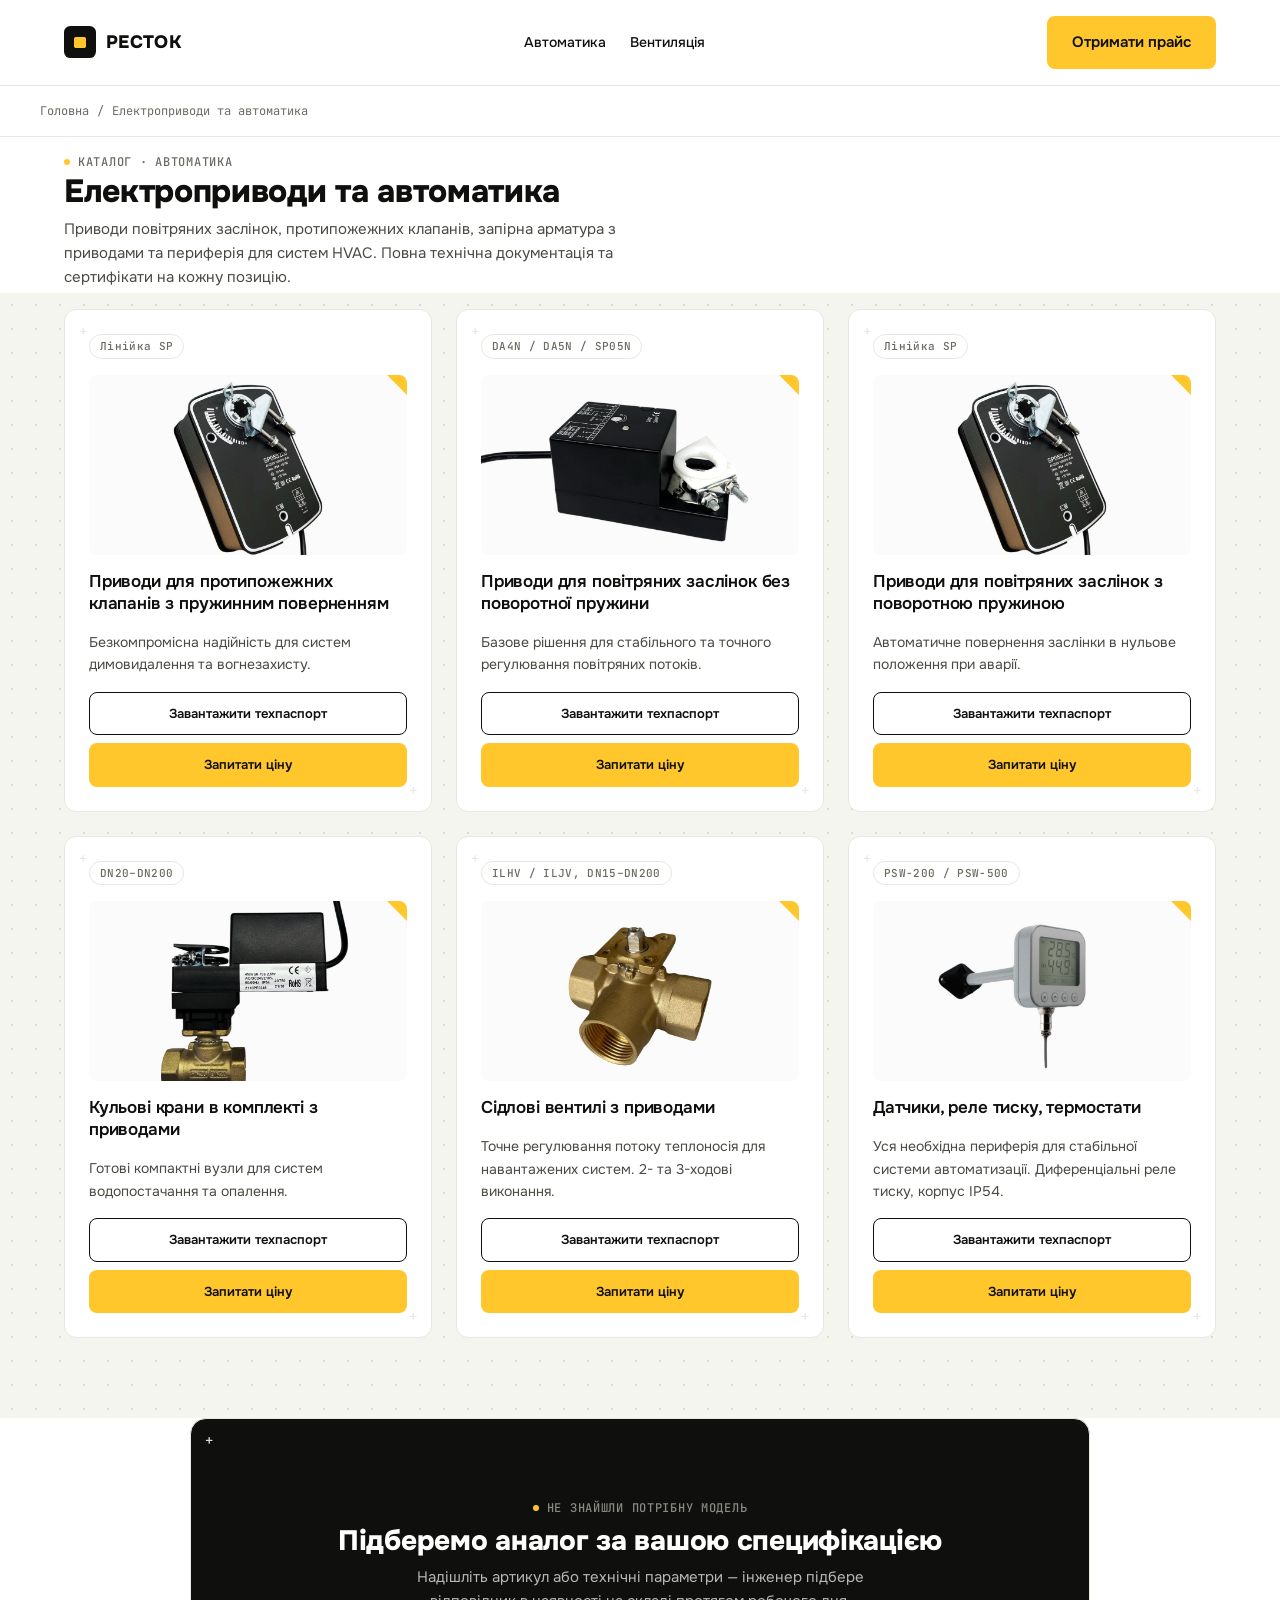
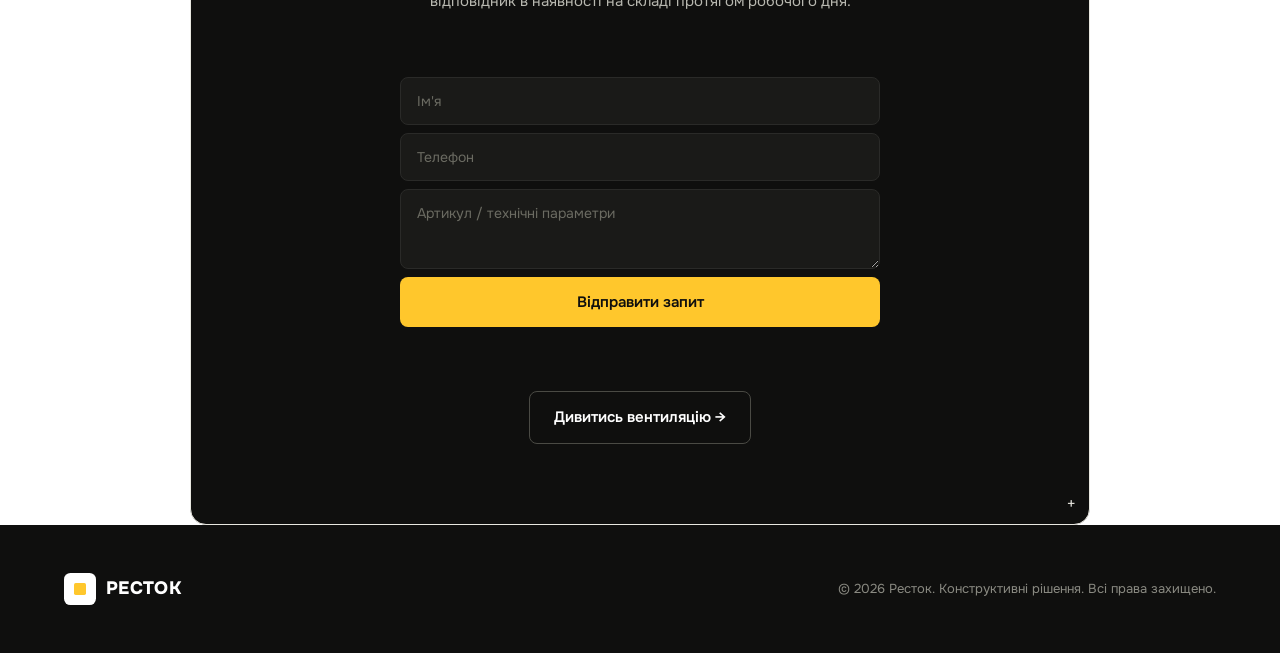
==== actuators.html @ 3afa46b2 "Додати фото товарів на сторінки каталогу" ====
<!DOCTYPE html>
<html lang="uk">
<head>
<meta charset="UTF-8">
<meta name="viewport" content="width=device-width, initial-scale=1.0">
<title>Електроприводи та автоматика — Ресток</title>
<meta name="description" content="Каталог електроприводів HVAC: приводи повітряних заслінок, протипожежних клапанів, кульові крани та сідлові вентилі з приводами, датчики тиску. Складська наявність в Україні.">
<link rel="canonical" href="https://restok.ua/actuators.html">

<meta property="og:type" content="website">
<meta property="og:site_name" content="Ресток">
<meta property="og:title" content="Електроприводи та автоматика — Ресток">
<meta property="og:description" content="Каталог електроприводів HVAC: заслінки, протипожежні клапани, кульові крани, сідлові вентилі, датчики тиску.">
<meta property="og:url" content="https://restok.ua/actuators.html">
<meta property="og:locale" content="uk_UA">
<meta property="og:image" content="https://restok.ua/og-image.jpg">

<meta name="twitter:card" content="summary_large_image">
<meta name="twitter:title" content="Електроприводи та автоматика — Ресток">
<meta name="twitter:description" content="Каталог електроприводів HVAC: заслінки, протипожежні клапани, кульові крани, сідлові вентилі, датчики тиску.">
<meta name="twitter:image" content="https://restok.ua/og-image.jpg">

<link rel="preconnect" href="https://fonts.googleapis.com">
<link rel="preconnect" href="https://fonts.gstatic.com" crossorigin>
<link href="https://fonts.googleapis.com/css2?family=Onest:wght@400;500;600;800&family=JetBrains+Mono:wght@500&display=swap" rel="stylesheet">
<link rel="stylesheet" href="style.css">

<!-- JSON-LD: BreadcrumbList -->
<script type="application/ld+json">
{
  "@context": "https://schema.org",
  "@type": "BreadcrumbList",
  "itemListElement": [
    { "@type": "ListItem", "position": 1, "name": "Головна", "item": "https://restok.ua/" },
    { "@type": "ListItem", "position": 2, "name": "Електроприводи та автоматика", "item": "https://restok.ua/actuators.html" }
  ]
}
</script>

<!-- JSON-LD: Product — по одній позиції на кожну категорію каталогу -->
<script type="application/ld+json">
{
  "@context": "https://schema.org",
  "@type": "ItemList",
  "itemListElement": [
    {
      "@type": "ListItem", "position": 1,
      "item": {
        "@type": "Product",
        "name": "Приводи для протипожежних клапанів з пружинним поверненням",
        "category": "Лінійка SP",
        "description": "Приводи протипожежних клапанів з пружинним поверненням для систем димовидалення та вогнезахисту.",
        "brand": { "@type": "Brand", "name": "Ресток" }
      }
    },
    {
      "@type": "ListItem", "position": 2,
      "item": {
        "@type": "Product",
        "name": "Приводи для повітряних заслінок без поворотної пружини",
        "category": "DA4N / DA5N / SP05N",
        "description": "Приводи для керування заслінками CV в системах вентиляції та кондиціонування, без поворотної пружини.",
        "brand": { "@type": "Brand", "name": "Ресток" }
      }
    },
    {
      "@type": "ListItem", "position": 3,
      "item": {
        "@type": "Product",
        "name": "Приводи для повітряних заслінок з поворотною пружиною",
        "category": "Лінійка SP",
        "description": "Приводи із автоматичним поверненням заслінки в нульове положення при аварії.",
        "brand": { "@type": "Brand", "name": "Ресток" }
      }
    },
    {
      "@type": "ListItem", "position": 4,
      "item": {
        "@type": "Product",
        "name": "Кульові крани в комплекті з приводами",
        "category": "DN20–DN200",
        "description": "Готові компактні вузли кульових кранів з приводами для систем водопостачання та опалення.",
        "brand": { "@type": "Brand", "name": "Ресток" }
      }
    },
    {
      "@type": "ListItem", "position": 5,
      "item": {
        "@type": "Product",
        "name": "Сідлові вентилі з приводами",
        "category": "ILHV / ILJV, DN15–DN200",
        "description": "2- та 3-ходові сідлові вентилі з приводами для точного регулювання потоку теплоносія.",
        "brand": { "@type": "Brand", "name": "Ресток" }
      }
    },
    {
      "@type": "ListItem", "position": 6,
      "item": {
        "@type": "Product",
        "name": "Датчики, реле тиску, термостати",
        "category": "PSW-200 / PSW-500",
        "description": "Диференціальні реле тиску та термостати, корпус IP54, для систем автоматизації HVAC.",
        "brand": { "@type": "Brand", "name": "Ресток" }
      }
    }
  ]
}
</script>
</head>
<body>

<header class="bg-white divider-bottom">
  <div class="container header-inner">
    <a href="index.html" class="logo">
      <div class="logo-mark"><span></span></div>
      <div class="logo-word">РЕСТОК</div>
    </a>
    <nav>
      <ul>
        <li><a href="actuators.html">Автоматика</a></li>
        <li><a href="pvu.html">Вентиляція</a></li>
      </ul>
    </nav>
    <div class="header-cta">
      <a href="index.html#contact" class="btn btn-primary">Отримати прайс</a>
    </div>
  </div>
</header>

<div class="bg-white divider-bottom">
  <div class="container breadcrumb">
    <a href="index.html">Головна</a> / <span>Електроприводи та автоматика</span>
  </div>
</div>

<section class="page-hero bg-white">
  <div class="container">
    <div class="page-hero-inner">
      <div class="eyebrow"><span class="dot"></span>Каталог · Автоматика</div>
      <h1>Електроприводи та автоматика</h1>
      <p class="lead">Приводи повітряних заслінок, протипожежних клапанів, запірна арматура з приводами та периферія для систем HVAC. Повна технічна документація та сертифікати на кожну позицію.</p>
    </div>
  </div>
</section>

<section class="bg-gray">
  <div class="container">
    <div class="product-grid reveal-group">

      <div class="product-card corner-marks">
        <div class="product-tag">Лінійка SP</div>
        <div class="product-media"><img src="images/z-pruzynoyu.jpeg" alt="Привід для протипожежного клапана з пружинним поверненням" loading="lazy"></div>
        <h3>Приводи для протипожежних клапанів з пружинним поверненням</h3>
        <p>Безкомпромісна надійність для систем димовидалення та вогнезахисту.</p>
        <div class="product-actions">
          <a href="#" class="btn btn-outline">Завантажити техпаспорт</a>
          <a href="index.html#contact" class="btn btn-primary">Запитати ціну</a>
        </div>
      </div>

      <div class="product-card corner-marks">
        <div class="product-tag">DA4N / DA5N / SP05N</div>
        <div class="product-media"><img src="images/bez-pryzyny.jpeg" alt="Привід для повітряної заслінки без поворотної пружини" loading="lazy"></div>
        <h3>Приводи для повітряних заслінок без поворотної пружини</h3>
        <p>Базове рішення для стабільного та точного регулювання повітряних потоків.</p>
        <div class="product-actions">
          <a href="#" class="btn btn-outline">Завантажити техпаспорт</a>
          <a href="index.html#contact" class="btn btn-primary">Запитати ціну</a>
        </div>
      </div>

      <div class="product-card corner-marks">
        <div class="product-tag">Лінійка SP</div>
        <div class="product-media"><img src="images/z-pruzynoyu.jpeg" alt="Привід для повітряної заслінки з поворотною пружиною" loading="lazy"></div>
        <h3>Приводи для повітряних заслінок з поворотною пружиною</h3>
        <p>Автоматичне повернення заслінки в нульове положення при аварії.</p>
        <div class="product-actions">
          <a href="#" class="btn btn-outline">Завантажити техпаспорт</a>
          <a href="index.html#contact" class="btn btn-primary">Запитати ціну</a>
        </div>
      </div>

      <div class="product-card corner-marks">
        <div class="product-tag">DN20–DN200</div>
        <div class="product-media"><img src="images/kulovi-krany.jpeg" alt="Кульові крани в комплекті з електроприводами" loading="lazy"></div>
        <h3>Кульові крани в комплекті з приводами</h3>
        <p>Готові компактні вузли для систем водопостачання та опалення.</p>
        <div class="product-actions">
          <a href="#" class="btn btn-outline">Завантажити техпаспорт</a>
          <a href="index.html#contact" class="btn btn-primary">Запитати ціну</a>
        </div>
      </div>

      <div class="product-card corner-marks">
        <div class="product-tag">ILHV / ILJV, DN15–DN200</div>
        <div class="product-media"><img src="images/wentyli.jpeg" alt="Сідлові вентилі з електроприводами" loading="lazy"></div>
        <h3>Сідлові вентилі з приводами</h3>
        <p>Точне регулювання потоку теплоносія для навантажених систем. 2- та 3-ходові виконання.</p>
        <div class="product-actions">
          <a href="#" class="btn btn-outline">Завантажити техпаспорт</a>
          <a href="index.html#contact" class="btn btn-primary">Запитати ціну</a>
        </div>
      </div>

      <div class="product-card corner-marks">
        <div class="product-tag">PSW-200 / PSW-500</div>
        <div class="product-media"><img src="images/datchyk-rele.jpeg" alt="Датчики та реле тиску для систем автоматизації" loading="lazy"></div>
        <h3>Датчики, реле тиску, термостати</h3>
        <p>Уся необхідна периферія для стабільної системи автоматизації. Диференціальні реле тиску, корпус IP54.</p>
        <div class="product-actions">
          <a href="#" class="btn btn-outline">Завантажити техпаспорт</a>
          <a href="index.html#contact" class="btn btn-primary">Запитати ціну</a>
        </div>
      </div>

    </div>
  </div>
</section>

<section class="bg-white" style="padding-top:0;">
  <div class="container">
    <div class="lead-card corner-marks reveal" style="max-width:900px; margin:0 auto; grid-template-columns:1fr;">
      <div style="text-align:center; margin-bottom:var(--md);">
        <div class="eyebrow" style="justify-content:center; color:#8A8A82;"><span class="dot"></span>Не знайшли потрібну модель</div>
        <h2 style="margin-top:var(--sm);">Підберемо аналог за вашою специфікацією</h2>
        <p style="color:#B8B8B0; max-width:480px; margin:var(--sm) auto 0;">Надішліть артикул або технічні параметри — інженер підбере відповідник в наявності на складі протягом робочого дня.</p>
      </div>
      <form class="lead-form" style="max-width:480px; margin:0 auto; width:100%;">
        <input type="text" placeholder="Ім'я" name="name" aria-label="Ім'я">
        <input type="tel" placeholder="Телефон" name="phone" aria-label="Телефон">
        <textarea placeholder="Артикул / технічні параметри" name="comment" aria-label="Коментар"></textarea>
        <input type="text" name="company_website" class="hp-field" tabindex="-1" autocomplete="off" aria-hidden="true">
        <button type="button" class="btn btn-primary btn-block">Відправити запит</button>
      </form>
      <div style="text-align:center; margin-top:var(--md);">
        <a href="pvu.html" class="btn btn-outline" style="background:transparent; border-color:#4A4A44; color:var(--white);">Дивитись вентиляцію →</a>
      </div>
    </div>
  </div>
</section>

<footer>
  <div class="container footer-inner">
    <a href="index.html" class="logo">
      <div class="logo-mark" style="background:var(--white);"><span style="background:var(--yellow);"></span></div>
      <div class="logo-word" style="color:var(--white);">РЕСТОК</div>
    </a>
    <p>© 2026 Ресток. Конструктивні рішення. Всі права захищено.</p>
  </div>
</footer>

<script src="script.js"></script>
</body>
</html>
---- style.css ----
:root{
    --black:#0F0F0E;
    --yellow:#FFC72C;
    --white:#FFFFFF;
    --section-gray:#F5F5F0;
    --text-secondary:#4A4A44;
    --text-muted:#6B6B62;
    --divider:#E8E7E0;
    --danger:#E14B3D;

    --radius-sm:6px;
    --radius-md:8px;
    --radius-card:12px;
    --radius-banner:16px;

    --xs:4px; --sm:8px; --md:16px; --lg:24px; --xl:48px; --xxl:80px;
  }

  *{box-sizing:border-box;}
  html{scroll-behavior:smooth;}
  body{
    margin:0;
    background:var(--white);
    color:var(--black);
    font-family:'Onest', Arial, sans-serif;
    font-weight:400;
    line-height:1.5;
  }
  .mono{font-family:'JetBrains Mono', monospace; font-weight:500;}

  .container{
    max-width:1200px;
    margin:0 auto;
    padding:0 var(--lg);
  }

  section, header, footer{ position:relative; }

  .bg-white{background:var(--white);}
  .bg-gray{background:var(--section-gray);}

  .divider-top{border-top:0.5px solid var(--divider);}
  .divider-bottom{border-bottom:0.5px solid var(--divider);}

  h1,h2,h3{margin:0; font-weight:800; letter-spacing:-0.01em;}
  h1{font-size:44px; line-height:1.08;}
  h2{font-size:28px; line-height:1.15; font-weight:800;}
  h3{font-size:18px; line-height:1.3; font-weight:600;}
  p{margin:0; color:var(--text-secondary); font-size:15px; line-height:1.6;}

  a{color:inherit; text-decoration:none;}

  .eyebrow{
    display:flex; align-items:center; gap:8px;
    font-family:'JetBrains Mono', monospace;
    font-size:12px; font-weight:500;
    letter-spacing:0.06em; text-transform:uppercase;
    color:var(--text-muted);
  }
  .eyebrow .dot{width:6px; height:6px; border-radius:50%; background:var(--yellow); display:inline-block;}

  .marker{
    background:var(--yellow);
    padding:0 6px;
    box-decoration-break:clone;
    -webkit-box-decoration-break:clone;
  }

  /* Buttons */
  .btn{
    display:inline-flex; align-items:center; justify-content:center; gap:8px;
    font-family:'Onest', sans-serif; font-weight:600; font-size:15px;
    padding:14px 24px;
    border-radius:var(--radius-md);
    border:1px solid transparent;
    cursor:pointer;
    white-space:nowrap;
    transition:transform 0.15s var(--ease,ease), background-color 0.15s ease, border-color 0.15s ease, box-shadow 0.15s ease;
  }
  .btn:hover{transform:translateY(-2px);}
  .btn:active{transform:translateY(0); transition-duration:0.05s;}
  .btn-primary{background:var(--yellow); color:var(--black);}
  .btn-primary:hover{background:#FFD65C;}
  .btn-dark{background:var(--black); color:var(--white);}
  .btn-dark:hover{background:#26261F;}
  .btn-outline{background:var(--white); color:var(--black); border-color:var(--black);}
  .btn-outline:hover{background:var(--black); color:var(--white);}
  .btn-block{width:100%;}
  .btn span.arrow{display:inline-block; transition:transform 0.15s ease;}
  .btn:hover span.arrow{transform:translateX(3px);}

  /* Header */
  header{
    background:var(--white);
    padding:var(--md) 0;
    position:sticky;
    top:0;
    z-index:100;
  }
  .header-inner{
    display:flex; align-items:center; justify-content:space-between; gap:var(--lg);
  }
  .logo{display:flex; align-items:center; gap:10px;}
  .logo-mark{
    width:32px; height:32px;
    background:var(--black);
    border-radius:20%;
    display:flex; align-items:center; justify-content:center;
    transition:transform 0.25s ease;
  }
  .logo:hover .logo-mark{transform:rotate(-8deg) scale(1.05);}
  .logo-mark span{
    width:35%; height:35%;
    background:var(--yellow);
    border-radius:15%;
    display:block;
    transition:transform 0.25s ease;
  }
  .logo:hover .logo-mark span{transform:scale(1.15);}
  .logo-word{font-weight:800; font-size:18px; letter-spacing:0.02em;}
  nav ul{list-style:none; display:flex; gap:var(--lg); margin:0; padding:0;}
  nav a{
    font-size:14px; font-weight:500; color:var(--black);
    position:relative; padding-bottom:2px;
  }
  nav a::after{
    content:"";
    position:absolute; left:0; bottom:-2px;
    width:0; height:1.5px; background:var(--yellow);
    transition:width 0.2s ease;
  }
  nav a:hover::after{width:100%;}
  .header-cta{display:flex; align-items:center;}

  /* Hero */
  .hero{padding:var(--lg) 0 var(--xl);}
  .hero-card{
    border:0.5px solid var(--divider);
    border-radius:var(--radius-banner);
    padding:var(--xl) var(--xl);
    background:var(--white);
    text-align:center;
  }
  .hero-card .eyebrow{justify-content:center;}
  .hero-content{max-width:700px; margin:0 auto;}
  .hero h1{margin:var(--sm) 0 var(--sm);}
  .hero p.lead{font-size:17px; max-width:560px; margin:0 auto var(--md);}
  .hero-actions{display:flex; gap:var(--sm); margin-bottom:var(--lg); flex-wrap:wrap; justify-content:center;}
  .hero-actions .btn{min-width:220px;}

  .stats{
    display:grid; grid-template-columns:repeat(4, 1fr);
    gap:var(--lg);
    padding-top:var(--md);
    border-top:0.5px solid var(--divider);
    text-align:center;
  }
  .stat-num{font-family:'JetBrains Mono', monospace; font-weight:500; font-size:32px; color:var(--black);}
  .stat-num .accent{color:var(--yellow);}
  .stat-label{font-size:13px; color:var(--text-muted); margin-top:4px;}

  /* Category blocks */
  .categories{padding:var(--xxl) 0;}
  .section-head{margin-bottom:var(--xl); max-width:620px;}
  .section-head .eyebrow{margin-bottom:var(--sm);}
  .cat-grid{display:grid; grid-template-columns:1fr 1fr; gap:var(--lg);}
  .cat-card{
    border:0.5px solid var(--divider);
    border-radius:var(--radius-card);
    padding:var(--lg);
    background:var(--white);
    display:flex; flex-direction:column; gap:var(--md);
    transition:transform 0.2s ease, border-color 0.2s ease;
  }
  .cat-card:hover{transform:translateY(-4px); border-color:var(--black);}
  .cat-media{
    height:220px; border-radius:var(--radius-md);
    background:var(--section-gray);
    display:flex; align-items:center; justify-content:center;
    color:var(--text-muted); font-size:13px;
    overflow:hidden;
  }
  .cat-media img, .product-media img{
    width:100%; height:100%; object-fit:cover; display:block;
  }
  .cat-card h3{font-size:20px;}
  .cat-tag{
    align-self:flex-start;
    font-family:'JetBrains Mono', monospace; font-size:11px; font-weight:500;
    color:var(--black); background:var(--yellow);
    padding:4px 10px; border-radius:20px; letter-spacing:0.04em; text-transform:uppercase;
  }

  /* Lead form */
  section.lead{padding:var(--xxl) 0;}
  .lead-card{
    border:0.5px solid var(--divider); border-radius:var(--radius-banner);
    background:var(--black); color:var(--white);
    padding:var(--xxl) var(--xl);
    display:grid; grid-template-columns:1fr 1fr; gap:var(--xl); align-items:center;
  }
  .lead-card h2{color:var(--white);}
  .lead-card p{color:#B8B8B0;}
  .lead-form{display:flex; flex-direction:column; gap:var(--sm);}
  .lead-form input, .lead-form textarea{
    width:100%; padding:14px 16px;
    border-radius:var(--radius-md);
    border:1px solid #2A2A28;
    background:#1A1A18; color:var(--white);
    font-family:'Onest', sans-serif; font-size:14px;
  }
  .lead-form textarea{resize:vertical; min-height:80px;}
  .lead-form ::placeholder{color:#6B6B62;}
  .lead-form button[disabled]{opacity:0.6; cursor:not-allowed;}
  .form-message{font-family:'JetBrains Mono', monospace; font-size:13px;}
  .form-message:empty{display:none;}
  .form-message.success{color:#4ADE80;}
  .form-message.error{color:var(--danger);}

  /* Video block */
  .videos{padding:var(--xxl) 0;}
  .video-grid{display:grid; grid-template-columns:repeat(4, 1fr); gap:var(--lg);}
  .video-item .frame{
    aspect-ratio:16/9; border-radius:var(--radius-md);
    background:var(--black);
    display:flex; align-items:center; justify-content:center;
    color:var(--yellow); font-size:24px; margin-bottom:var(--sm);
    cursor:pointer;
    transition:transform 0.2s ease;
  }
  .video-item:hover .frame{transform:scale(1.03);}
  .video-item .frame span{display:inline-block; transition:transform 0.2s ease;}
  .video-item:hover .frame span{transform:scale(1.2);}
  .video-item h4{font-size:14px; font-weight:600; margin-bottom:4px;}
  .video-item p{font-size:13px;}

  /* Audience blocks */
  .audience{padding:var(--xxl) 0;}
  .aud-grid{display:grid; grid-template-columns:repeat(3, 1fr); gap:var(--lg);}
  .aud-card{
    background:var(--white); border:0.5px solid var(--divider); border-radius:var(--radius-card);
    padding:var(--lg);
    transition:transform 0.2s ease, border-color 0.2s ease;
  }
  .aud-card:hover{transform:translateY(-4px); border-color:var(--black);}
  .aud-num{font-family:'JetBrains Mono', monospace; color:var(--yellow); font-size:13px; margin-bottom:var(--md); transition:transform 0.2s ease;}
  .aud-card:hover .aud-num{transform:scale(1.15); display:inline-block;}
  .aud-card h3{margin-bottom:var(--sm);}

  /* Why us */
  .why{padding:var(--xxl) 0;}
  .why-grid{display:grid; grid-template-columns:repeat(4, 1fr); gap:var(--lg);}
  .why-card{padding:var(--md) 0; border-top:1.5px solid var(--divider); transition:border-color 0.2s ease, transform 0.2s ease;}
  .why-card:hover{border-color:var(--yellow); transform:translateX(4px);}
  .why-card h3{font-size:15px; margin-bottom:var(--sm);}
  .why-card p{font-size:13px;}

  footer{padding:var(--xl) 0; background:var(--black); color:#B8B8B0;}
  .footer-inner{display:flex; justify-content:space-between; align-items:center; flex-wrap:wrap; gap:var(--md);}
  .footer-inner p{color:#8A8A82; font-size:13px;}

  @media (max-width: 1023px){
    .cat-grid, .video-grid, .why-grid{grid-template-columns:repeat(2,1fr);}
    .aud-grid{grid-template-columns:1fr;}
    .lead-card{grid-template-columns:1fr;}
    .hero h1{font-size:34px;}
  }
  @media (max-width: 767px){
    .stats{grid-template-columns:repeat(2,1fr);}
    .cat-grid{grid-template-columns:1fr;}
    .video-grid{grid-template-columns:1fr;}
    .why-grid{grid-template-columns:1fr;}
    nav{display:none;}
    .hero-card{padding:var(--xl) var(--md);}
    .side-tag{display:none;}
    .ghost-num{display:none;}
  }

  /* ---------- Декоративний технічний шар ---------- */

  /* Кутові мітки-хрестики — як реперні точки на кресленні/оптичному приладі */
  .corner-marks{position:relative;}
  .corner-marks::before, .corner-marks::after,
  .corner-marks .cm{
    content:"+";
    position:absolute;
    font-family:'JetBrains Mono', monospace;
    font-size:14px; line-height:1;
    color:var(--divider);
    pointer-events:none;
    user-select:none;
  }
  .corner-marks::before{top:14px; left:14px; content:"+";}
  .corner-marks::after{bottom:14px; right:14px; content:"+";}
  .corner-marks .cm.tr{top:14px; right:14px;}
  .corner-marks .cm.bl{bottom:14px; left:14px;}

  /* Dot-grid текстура на сірих секціях — тонка, майже непомітна */
  .bg-gray{
    background-color:var(--section-gray);
    background-image:radial-gradient(circle, #DCDBD2 1px, transparent 1px);
    background-size:24px 24px;
  }

  /* Ghost-цифра розділу — велика напівпрозора цифра позаду заголовка */
  .section-head{position:relative; z-index:1;}
  .ghost-num{
    position:absolute;
    top:-36px; right:0;
    font-family:'JetBrains Mono', monospace;
    font-weight:500;
    font-size:120px;
    line-height:1;
    color:var(--black);
    opacity:0.04;
    z-index:-1;
    pointer-events:none;
  }
  .section-counter{
    font-family:'JetBrains Mono', monospace;
    font-size:12px; color:var(--text-muted);
  }

  /* Пунктирні розділювачі між показниками статистики */
  .stats > div{position:relative; padding-left:var(--lg);}
  .stats > div:first-child{padding-left:0;}
  .stats > div::before{
    content:"";
    position:absolute; left:0; top:2px; bottom:2px;
    border-left:1px dashed var(--divider);
  }
  .stats > div:first-child::before{display:none;}

  /* Вертикальна бічна мітка на hero-картці */
  .side-tag{
    position:absolute; top:50%; left:-40px;
    transform:translateY(-50%) rotate(-90deg);
    transform-origin:left center;
    font-family:'JetBrains Mono', monospace;
    font-size:11px; letter-spacing:0.12em;
    text-transform:uppercase;
    color:var(--text-muted);
    white-space:nowrap;
  }

  /* Технічна "лінійка"-смуга під хедером із номерами моделей */
  .spec-strip{
    overflow:hidden;
    border-bottom:0.5px solid var(--divider);
    background:var(--black);
  }
  .spec-strip .container{
    display:flex; gap:var(--xl);
    padding-top:10px; padding-bottom:10px;
  }
  .spec-strip span{
    font-family:'JetBrains Mono', monospace;
    font-size:11px; letter-spacing:0.08em;
    color:#7A7A72; white-space:nowrap;
  }
  .spec-strip span b{color:var(--yellow); font-weight:500;}

  /* Кутовий зріз (notch) на теговій плашці категорій — технічна деталь */
  .cat-media{position:relative;}
  .cat-media::after{
    content:"";
    position:absolute; top:0; right:0;
    width:0; height:0;
    border-style:solid;
    border-width:0 22px 22px 0;
    border-color:transparent var(--yellow) transparent transparent;
  }

  /* Scroll-reveal — плавна поява блоків при прокрутці */
  .reveal{
    opacity:0;
    transform:translateY(24px);
    transition:opacity 0.6s ease, transform 0.6s ease;
  }
  .reveal.is-visible{
    opacity:1;
    transform:translateY(0);
  }
  /* Каскадна поява карток всередині сітки — кожна дитина зі своєю затримкою */
  .reveal-group > *{
    opacity:0;
    transform:translateY(20px);
    transition:opacity 0.5s ease, transform 0.5s ease;
  }
  .reveal-group.is-visible > *{
    opacity:1;
    transform:translateY(0);
  }
  .reveal-group.is-visible > *:nth-child(1){transition-delay:0.05s;}
  .reveal-group.is-visible > *:nth-child(2){transition-delay:0.15s;}
  .reveal-group.is-visible > *:nth-child(3){transition-delay:0.25s;}
  .reveal-group.is-visible > *:nth-child(4){transition-delay:0.35s;}

  /* Вступна анімація hero при завантаженні сторінки */
  @keyframes heroIn{
    from{ opacity:0; transform:translateY(16px); }
    to{ opacity:1; transform:translateY(0); }
  }
  .hero-card .eyebrow{ animation:heroIn 0.6s ease both; animation-delay:0.05s; }
  .hero h1{ animation:heroIn 0.6s ease both; animation-delay:0.15s; }
  .hero p.lead{ animation:heroIn 0.6s ease both; animation-delay:0.25s; }
  .hero-actions{ animation:heroIn 0.6s ease both; animation-delay:0.35s; }
  .stats{ animation:heroIn 0.6s ease both; animation-delay:0.45s; }

  /* Заповнення "маркера" зліва направо після появи заголовка */
  @keyframes markerFill{
    from{ background-size:0% 100%; }
    to{ background-size:100% 100%; }
  }
  .marker{
    background-image:linear-gradient(var(--yellow), var(--yellow));
    background-repeat:no-repeat;
    background-position:left center;
    background-color:transparent;
    animation:markerFill 0.5s ease-out both;
    animation-delay:0.55s;
  }

  /* Header стискається та отримує рамку при скролі */
  header{ transition:padding 0.25s ease, box-shadow 0.25s ease; }
  header.is-scrolled{ padding:10px 0; box-shadow:0 1px 0 var(--divider), 0 4px 12px rgba(15,15,14,0.04); }
  header.is-scrolled .logo-mark{ width:28px; height:28px; }

  /* Безкінечна стрічка технічних характеристик */
  .spec-strip .container{
    display:flex; gap:var(--xl);
    padding-top:10px; padding-bottom:10px;
    width:max-content;
    animation:marquee 22s linear infinite;
  }
  .spec-strip{ overflow:hidden; }
  .spec-strip:hover .container{ animation-play-state:paused; }
  @keyframes marquee{
    from{ transform:translateX(0); }
    to{ transform:translateX(-50%); }
  }

  /* Цифри статистики "рахуються" вгору при появі */
  .stat-num{ font-variant-numeric:tabular-nums; }

  @media (prefers-reduced-motion: reduce){
    .reveal, .reveal-group > *, .btn, .cat-card, .aud-card, .why-card, .logo-mark, nav a::after,
    .hero-card .eyebrow, .hero h1, .hero p.lead, .hero-actions, .stats, .marker, .spec-strip .container{
      transition:none !important;
      animation:none !important;
    }
    .reveal, .reveal-group > *{opacity:1; transform:none;}
    .marker{background-size:100% 100% !important;}
  }

  /* Мітка-приціл на відео-фреймах */
  .frame{position:relative;}
  .frame::before{
    content:"";
    position:absolute; top:8px; left:8px; right:8px; bottom:8px;
    border:1px solid rgba(255,199,44,0.25);
    border-radius:4px;
    pointer-events:none;
  }

  /* ---------- Каталожні сторінки (actuators.html, pvu.html) ---------- */

  .breadcrumb{
    display:flex; align-items:center; gap:8px;
    font-family:'JetBrains Mono', monospace; font-size:12px;
    color:var(--text-muted);
    padding:var(--md) 0;
  }
  .breadcrumb a{color:var(--text-muted); transition:color 0.15s ease;}
  .breadcrumb a:hover{color:var(--black);}

  .page-hero{padding:var(--md) 0 var(--xs);}
  .page-hero-inner{max-width:760px;}
  .page-hero h1{font-size:32px; margin:var(--xs) 0 var(--sm);}
  .page-hero p.lead{font-size:15px; max-width:600px; margin:0;}

  .product-grid{
    display:grid; grid-template-columns:repeat(3, 1fr); gap:var(--lg);
    padding:var(--md) 0 var(--xxl);
  }
  .product-card{
    border:0.5px solid var(--divider); border-radius:var(--radius-card);
    background:var(--white);
    padding:var(--lg);
    display:flex; flex-direction:column; gap:var(--md);
    transition:transform 0.2s ease, border-color 0.2s ease;
  }
  .product-card:hover{transform:translateY(-4px); border-color:var(--black);}
  .product-media{
    height:180px; border-radius:var(--radius-md);
    background:var(--section-gray);
    display:flex; align-items:center; justify-content:center;
    color:var(--text-muted); font-size:13px;
    position:relative; overflow:hidden;
  }
  .product-media::after{
    content:"";
    position:absolute; top:0; right:0;
    width:0; height:0;
    border-style:solid; border-width:0 20px 20px 0;
    border-color:transparent var(--yellow) transparent transparent;
  }
  .product-tag{
    align-self:flex-start;
    font-family:'JetBrains Mono', monospace; font-size:11px; font-weight:500;
    color:var(--text-muted); background:var(--white); border:1px solid var(--divider);
    padding:3px 10px; border-radius:20px; letter-spacing:0.03em;
  }
  .product-card h3{font-size:17px;}
  .product-card p{font-size:14px;}
  .product-actions{display:flex; flex-direction:column; gap:8px; margin-top:auto;}
  .product-actions .btn{width:100%; padding:11px 16px; font-size:13px; box-sizing:border-box;}

  .page-cta{
    border:0.5px solid var(--divider); border-radius:var(--radius-banner);
    background:var(--black); color:var(--white);
    padding:var(--xl); text-align:center;
    margin-bottom:var(--xxl);
  }
  .page-cta h2{color:var(--white); margin-bottom:var(--sm);}
  .page-cta p{color:#B8B8B0; max-width:520px; margin:0 auto var(--lg);}
  .page-cta .btn-row{display:flex; gap:var(--sm); justify-content:center; flex-wrap:wrap;}

  @media (max-width: 1023px){
    .product-grid{grid-template-columns:repeat(2,1fr);}
  }
  @media (max-width: 767px){
    .product-grid{grid-template-columns:1fr;}
    .page-hero h1{font-size:28px;}
  }

  /* ---------- Anti-spam ---------- */
  .hp-field{
    position:absolute !important;
    left:-9999px !important;
    top:-9999px !important;
    width:1px !important;
    height:1px !important;
    opacity:0 !important;
    pointer-events:none !important;
  }
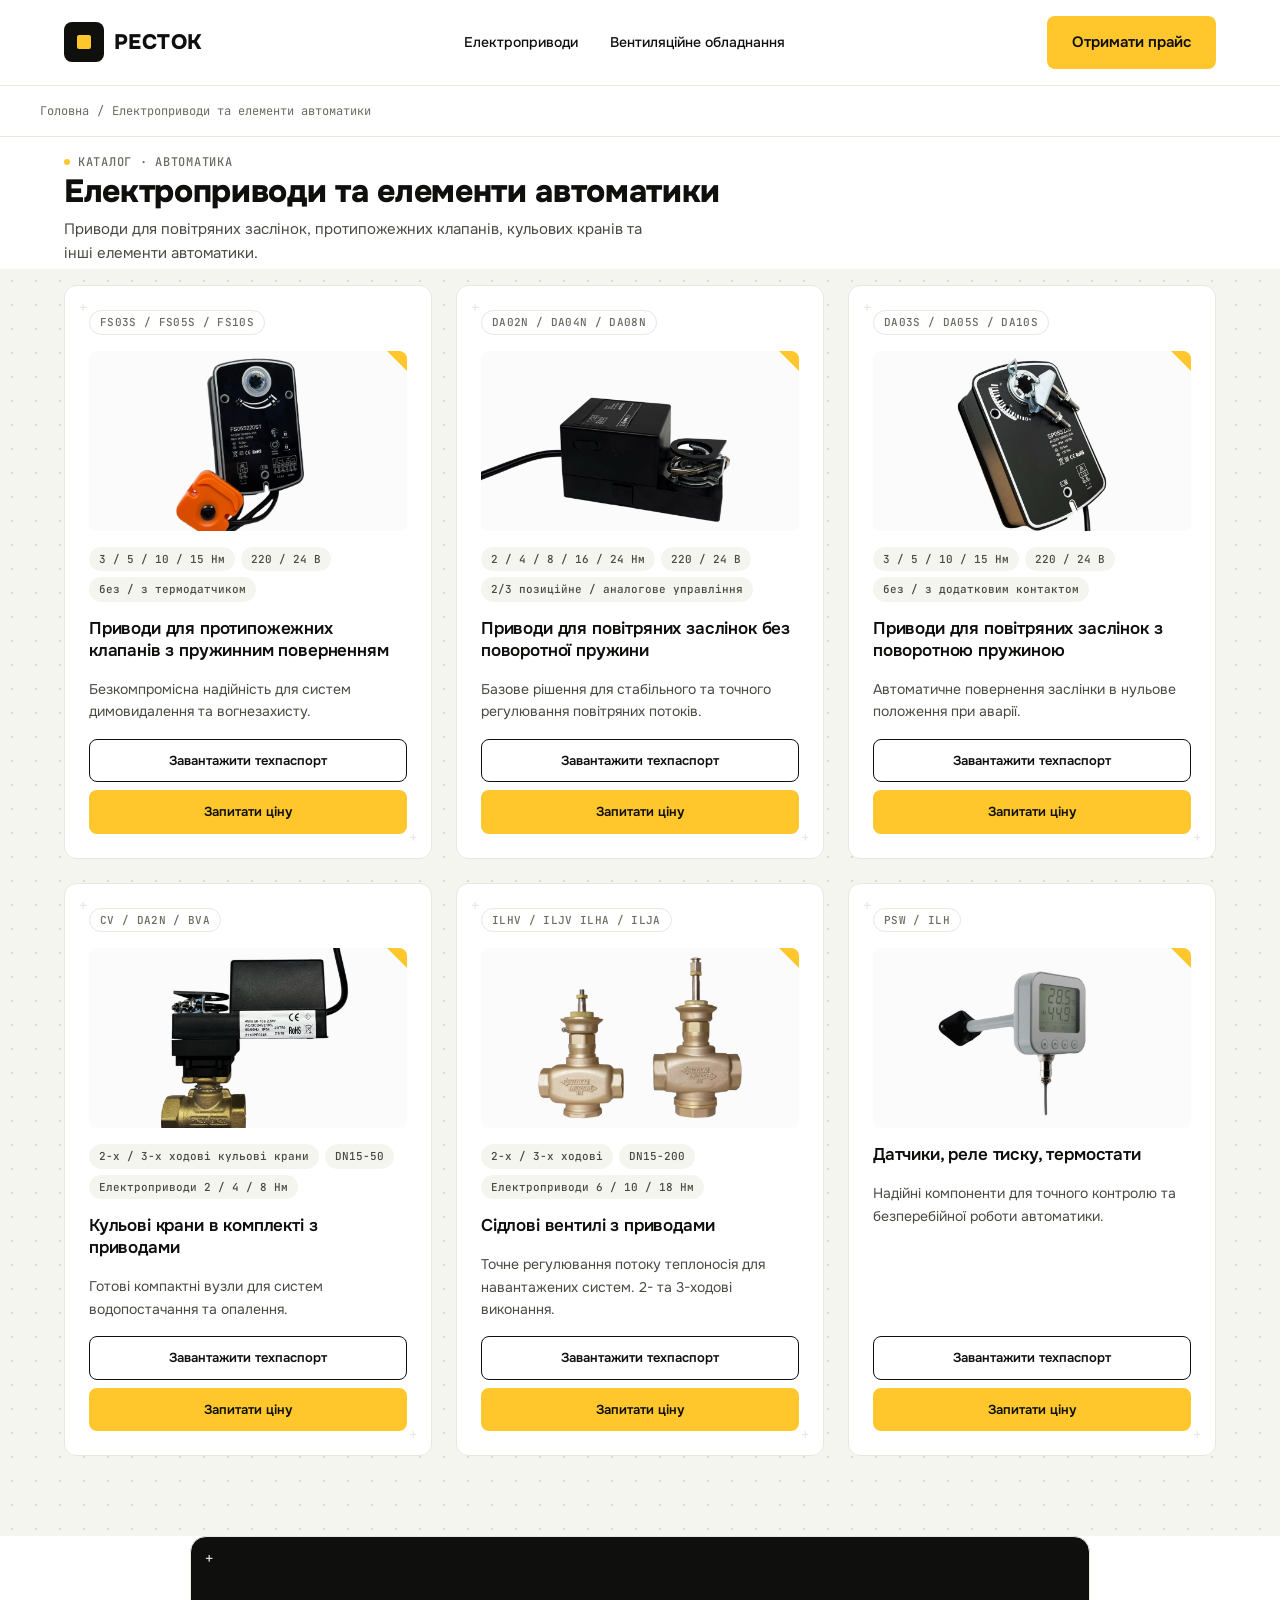
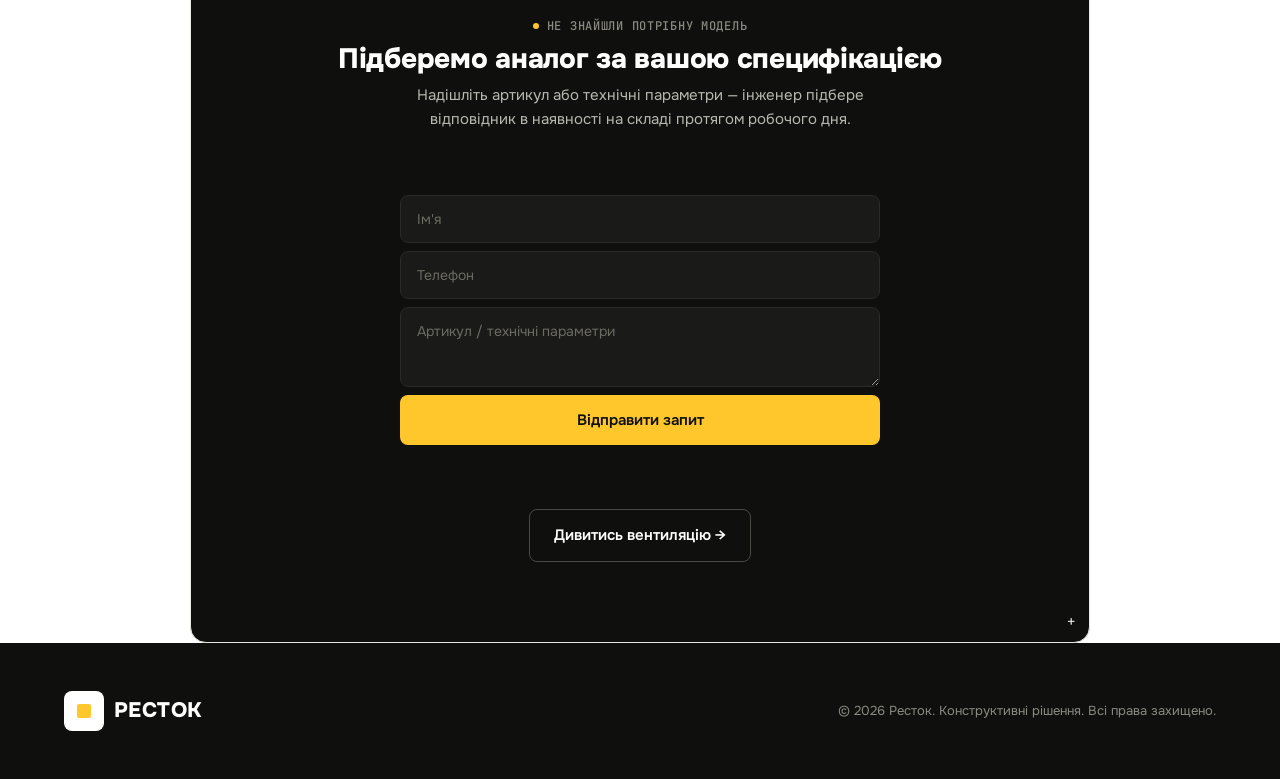
==== commit 1cb09bb6: "Правки за ТЗ: перейменування SP→DA, VENTASTAR→VENTAS, нові фото товарів - Хедер: більший логотип, кл" ====
--- a/actuators.html
+++ b/actuators.html
@@ -3,20 +3,20 @@
 <head>
 <meta charset="UTF-8">
 <meta name="viewport" content="width=device-width, initial-scale=1.0">
-<title>Електроприводи та автоматика — Ресток</title>
+<title>Електроприводи та елементи автоматики — Ресток</title>
 <meta name="description" content="Каталог електроприводів HVAC: приводи повітряних заслінок, протипожежних клапанів, кульові крани та сідлові вентилі з приводами, датчики тиску. Складська наявність в Україні.">
 <link rel="canonical" href="https://restok.ua/actuators.html">
 
 <meta property="og:type" content="website">
 <meta property="og:site_name" content="Ресток">
-<meta property="og:title" content="Електроприводи та автоматика — Ресток">
+<meta property="og:title" content="Електроприводи та елементи автоматики — Ресток">
 <meta property="og:description" content="Каталог електроприводів HVAC: заслінки, протипожежні клапани, кульові крани, сідлові вентилі, датчики тиску.">
 <meta property="og:url" content="https://restok.ua/actuators.html">
 <meta property="og:locale" content="uk_UA">
 <meta property="og:image" content="https://restok.ua/og-image.jpg">
 
 <meta name="twitter:card" content="summary_large_image">
-<meta name="twitter:title" content="Електроприводи та автоматика — Ресток">
+<meta name="twitter:title" content="Електроприводи та елементи автоматики — Ресток">
 <meta name="twitter:description" content="Каталог електроприводів HVAC: заслінки, протипожежні клапани, кульові крани, сідлові вентилі, датчики тиску.">
 <meta name="twitter:image" content="https://restok.ua/og-image.jpg">
 
@@ -32,7 +32,7 @@
   "@type": "BreadcrumbList",
   "itemListElement": [
     { "@type": "ListItem", "position": 1, "name": "Головна", "item": "https://restok.ua/" },
-    { "@type": "ListItem", "position": 2, "name": "Електроприводи та автоматика", "item": "https://restok.ua/actuators.html" }
+    { "@type": "ListItem", "position": 2, "name": "Електроприводи та елементи автоматики", "item": "https://restok.ua/actuators.html" }
   ]
 }
 </script>
@@ -48,7 +48,7 @@
       "item": {
         "@type": "Product",
         "name": "Приводи для протипожежних клапанів з пружинним поверненням",
-        "category": "Лінійка SP",
+        "category": "FS03S / FS05S / FS10S",
         "description": "Приводи протипожежних клапанів з пружинним поверненням для систем димовидалення та вогнезахисту.",
         "brand": { "@type": "Brand", "name": "Ресток" }
       }
@@ -58,7 +58,7 @@
       "item": {
         "@type": "Product",
         "name": "Приводи для повітряних заслінок без поворотної пружини",
-        "category": "DA4N / DA5N / SP05N",
+        "category": "DA02N / DA04N / DA08N",
         "description": "Приводи для керування заслінками CV в системах вентиляції та кондиціонування, без поворотної пружини.",
         "brand": { "@type": "Brand", "name": "Ресток" }
       }
@@ -68,7 +68,7 @@
       "item": {
         "@type": "Product",
         "name": "Приводи для повітряних заслінок з поворотною пружиною",
-        "category": "Лінійка SP",
+        "category": "DA03S / DA05S / DA10S",
         "description": "Приводи із автоматичним поверненням заслінки в нульове положення при аварії.",
         "brand": { "@type": "Brand", "name": "Ресток" }
       }
@@ -78,7 +78,7 @@
       "item": {
         "@type": "Product",
         "name": "Кульові крани в комплекті з приводами",
-        "category": "DN20–DN200",
+        "category": "CV / DA2N / BVA",
         "description": "Готові компактні вузли кульових кранів з приводами для систем водопостачання та опалення.",
         "brand": { "@type": "Brand", "name": "Ресток" }
       }
@@ -88,7 +88,7 @@
       "item": {
         "@type": "Product",
         "name": "Сідлові вентилі з приводами",
-        "category": "ILHV / ILJV, DN15–DN200",
+        "category": "ILHV / ILJV ILHA / ILJA",
         "description": "2- та 3-ходові сідлові вентилі з приводами для точного регулювання потоку теплоносія.",
         "brand": { "@type": "Brand", "name": "Ресток" }
       }
@@ -98,8 +98,8 @@
       "item": {
         "@type": "Product",
         "name": "Датчики, реле тиску, термостати",
-        "category": "PSW-200 / PSW-500",
-        "description": "Диференціальні реле тиску та термостати, корпус IP54, для систем автоматизації HVAC.",
+        "category": "PSW / ILH",
+        "description": "Надійні компоненти для точного контролю та безперебійної роботи автоматики.",
         "brand": { "@type": "Brand", "name": "Ресток" }
       }
     }
@@ -117,8 +117,8 @@
     </a>
     <nav>
       <ul>
-        <li><a href="actuators.html">Автоматика</a></li>
-        <li><a href="pvu.html">Вентиляція</a></li>
+        <li><a href="actuators.html">Електроприводи</a></li>
+        <li><a href="pvu.html">Вентиляційне обладнання</a></li>
       </ul>
     </nav>
     <div class="header-cta">
@@ -129,7 +129,7 @@
 
 <div class="bg-white divider-bottom">
   <div class="container breadcrumb">
-    <a href="index.html">Головна</a> / <span>Електроприводи та автоматика</span>
+    <a href="index.html">Головна</a> / <span>Електроприводи та елементи автоматики</span>
   </div>
 </div>
 
@@ -137,8 +137,8 @@
   <div class="container">
     <div class="page-hero-inner">
       <div class="eyebrow"><span class="dot"></span>Каталог · Автоматика</div>
-      <h1>Електроприводи та автоматика</h1>
-      <p class="lead">Приводи повітряних заслінок, протипожежних клапанів, запірна арматура з приводами та периферія для систем HVAC. Повна технічна документація та сертифікати на кожну позицію.</p>
+      <h1>Електроприводи та елементи автоматики</h1>
+      <p class="lead">Приводи для повітряних заслінок, протипожежних клапанів, кульових кранів та інші елементи автоматики.</p>
     </div>
   </div>
 </section>
@@ -148,8 +148,13 @@
     <div class="product-grid reveal-group">
 
       <div class="product-card corner-marks">
-        <div class="product-tag">Лінійка SP</div>
-        <div class="product-media"><img src="images/z-pruzynoyu.jpeg" alt="Привід для протипожежного клапана з пружинним поверненням" loading="lazy"></div>
+        <div class="product-tag">FS03S / FS05S / FS10S</div>
+        <div class="product-media"><img src="images/actuator-fire-damper.jpg" alt="Привід для протипожежного клапана з пружинним поверненням" loading="lazy"></div>
+        <div class="spec-badges">
+          <span class="spec-badge">3 / 5 / 10 / 15 Нм</span>
+          <span class="spec-badge">220 / 24 В</span>
+          <span class="spec-badge">без / з термодатчиком</span>
+        </div>
         <h3>Приводи для протипожежних клапанів з пружинним поверненням</h3>
         <p>Безкомпромісна надійність для систем димовидалення та вогнезахисту.</p>
         <div class="product-actions">
@@ -159,8 +164,13 @@
       </div>
 
       <div class="product-card corner-marks">
-        <div class="product-tag">DA4N / DA5N / SP05N</div>
-        <div class="product-media"><img src="images/bez-pryzyny.jpeg" alt="Привід для повітряної заслінки без поворотної пружини" loading="lazy"></div>
+        <div class="product-tag">DA02N / DA04N / DA08N</div>
+        <div class="product-media"><img src="images/actuator-without-spring.jpg" alt="Привід для повітряної заслінки без поворотної пружини" loading="lazy"></div>
+        <div class="spec-badges">
+          <span class="spec-badge">2 / 4 / 8 / 16 / 24 Нм</span>
+          <span class="spec-badge">220 / 24 В</span>
+          <span class="spec-badge">2/3 позиційне / аналогове управління</span>
+        </div>
         <h3>Приводи для повітряних заслінок без поворотної пружини</h3>
         <p>Базове рішення для стабільного та точного регулювання повітряних потоків.</p>
         <div class="product-actions">
@@ -170,8 +180,13 @@
       </div>
 
       <div class="product-card corner-marks">
-        <div class="product-tag">Лінійка SP</div>
+        <div class="product-tag">DA03S / DA05S / DA10S</div>
         <div class="product-media"><img src="images/z-pruzynoyu.jpeg" alt="Привід для повітряної заслінки з поворотною пружиною" loading="lazy"></div>
+        <div class="spec-badges">
+          <span class="spec-badge">3 / 5 / 10 / 15 Нм</span>
+          <span class="spec-badge">220 / 24 В</span>
+          <span class="spec-badge">без / з додатковим контактом</span>
+        </div>
         <h3>Приводи для повітряних заслінок з поворотною пружиною</h3>
         <p>Автоматичне повернення заслінки в нульове положення при аварії.</p>
         <div class="product-actions">
@@ -181,8 +196,13 @@
       </div>
 
       <div class="product-card corner-marks">
-        <div class="product-tag">DN20–DN200</div>
+        <div class="product-tag">CV / DA2N / BVA</div>
         <div class="product-media"><img src="images/kulovi-krany.jpeg" alt="Кульові крани в комплекті з електроприводами" loading="lazy"></div>
+        <div class="spec-badges">
+          <span class="spec-badge">2-х / 3-х ходові кульові крани</span>
+          <span class="spec-badge">DN15-50</span>
+          <span class="spec-badge">Електроприводи 2 / 4 / 8 Нм</span>
+        </div>
         <h3>Кульові крани в комплекті з приводами</h3>
         <p>Готові компактні вузли для систем водопостачання та опалення.</p>
         <div class="product-actions">
@@ -192,8 +212,13 @@
       </div>
 
       <div class="product-card corner-marks">
-        <div class="product-tag">ILHV / ILJV, DN15–DN200</div>
-        <div class="product-media"><img src="images/wentyli.jpeg" alt="Сідлові вентилі з електроприводами" loading="lazy"></div>
+        <div class="product-tag">ILHV / ILJV ILHA / ILJA</div>
+        <div class="product-media"><img src="images/globe-valves.jpg" alt="Сідлові вентилі з електроприводами" loading="lazy"></div>
+        <div class="spec-badges">
+          <span class="spec-badge">2-х / 3-х ходові</span>
+          <span class="spec-badge">DN15-200</span>
+          <span class="spec-badge">Електроприводи 6 / 10 / 18 Нм</span>
+        </div>
         <h3>Сідлові вентилі з приводами</h3>
         <p>Точне регулювання потоку теплоносія для навантажених систем. 2- та 3-ходові виконання.</p>
         <div class="product-actions">
@@ -203,10 +228,10 @@
       </div>
 
       <div class="product-card corner-marks">
-        <div class="product-tag">PSW-200 / PSW-500</div>
+        <div class="product-tag">PSW / ILH</div>
         <div class="product-media"><img src="images/datchyk-rele.jpeg" alt="Датчики та реле тиску для систем автоматизації" loading="lazy"></div>
         <h3>Датчики, реле тиску, термостати</h3>
-        <p>Уся необхідна периферія для стабільної системи автоматизації. Диференціальні реле тиску, корпус IP54.</p>
+        <p>Надійні компоненти для точного контролю та безперебійної роботи автоматики.</p>
         <div class="product-actions">
           <a href="#" class="btn btn-outline">Завантажити техпаспорт</a>
           <a href="index.html#contact" class="btn btn-primary">Запитати ціну</a>
--- a/style.css
+++ b/style.css
@@ -103,7 +103,7 @@
   }
   .logo{display:flex; align-items:center; gap:10px;}
   .logo-mark{
-    width:32px; height:32px;
+    width:40px; height:40px;
     background:var(--black);
     border-radius:20%;
     display:flex; align-items:center; justify-content:center;
@@ -118,19 +118,16 @@
     transition:transform 0.25s ease;
   }
   .logo:hover .logo-mark span{transform:scale(1.15);}
-  .logo-word{font-weight:800; font-size:18px; letter-spacing:0.02em;}
-  nav ul{list-style:none; display:flex; gap:var(--lg); margin:0; padding:0;}
+  .logo-word{font-weight:800; font-size:21px; letter-spacing:0.02em;}
+  nav ul{list-style:none; display:flex; gap:4px; margin:0; padding:0;}
   nav a{
     font-size:14px; font-weight:500; color:var(--black);
-    position:relative; padding-bottom:2px;
-  }
-  nav a::after{
-    content:"";
-    position:absolute; left:0; bottom:-2px;
-    width:0; height:1.5px; background:var(--yellow);
-    transition:width 0.2s ease;
-  }
-  nav a:hover::after{width:100%;}
+    padding:8px 14px;
+    border-radius:20px;
+    display:inline-block;
+    transition:background-color 0.2s ease;
+  }
+  nav a:hover{background:var(--section-gray);}
   .header-cta{display:flex; align-items:center;}
 
   /* Hero */
@@ -183,6 +180,13 @@
   }
   .cat-media img, .product-media img{
     width:100%; height:100%; object-fit:cover; display:block;
+  }
+  .cat-media--contain img{ object-fit:contain; }
+  .spec-badges{display:flex; flex-wrap:wrap; gap:6px;}
+  .spec-badge{
+    font-family:'JetBrains Mono', monospace; font-size:11px; font-weight:500;
+    color:var(--text-secondary); background:var(--section-gray);
+    padding:4px 10px; border-radius:20px; white-space:nowrap;
   }
   .cat-card h3{font-size:20px;}
   .cat-tag{
@@ -445,7 +449,7 @@
   .stat-num{ font-variant-numeric:tabular-nums; }
 
   @media (prefers-reduced-motion: reduce){
-    .reveal, .reveal-group > *, .btn, .cat-card, .aud-card, .why-card, .logo-mark, nav a::after,
+    .reveal, .reveal-group > *, .btn, .cat-card, .aud-card, .why-card, .logo-mark, nav a,
     .hero-card .eyebrow, .hero h1, .hero p.lead, .hero-actions, .stats, .marker, .spec-strip .container{
       transition:none !important;
       animation:none !important;
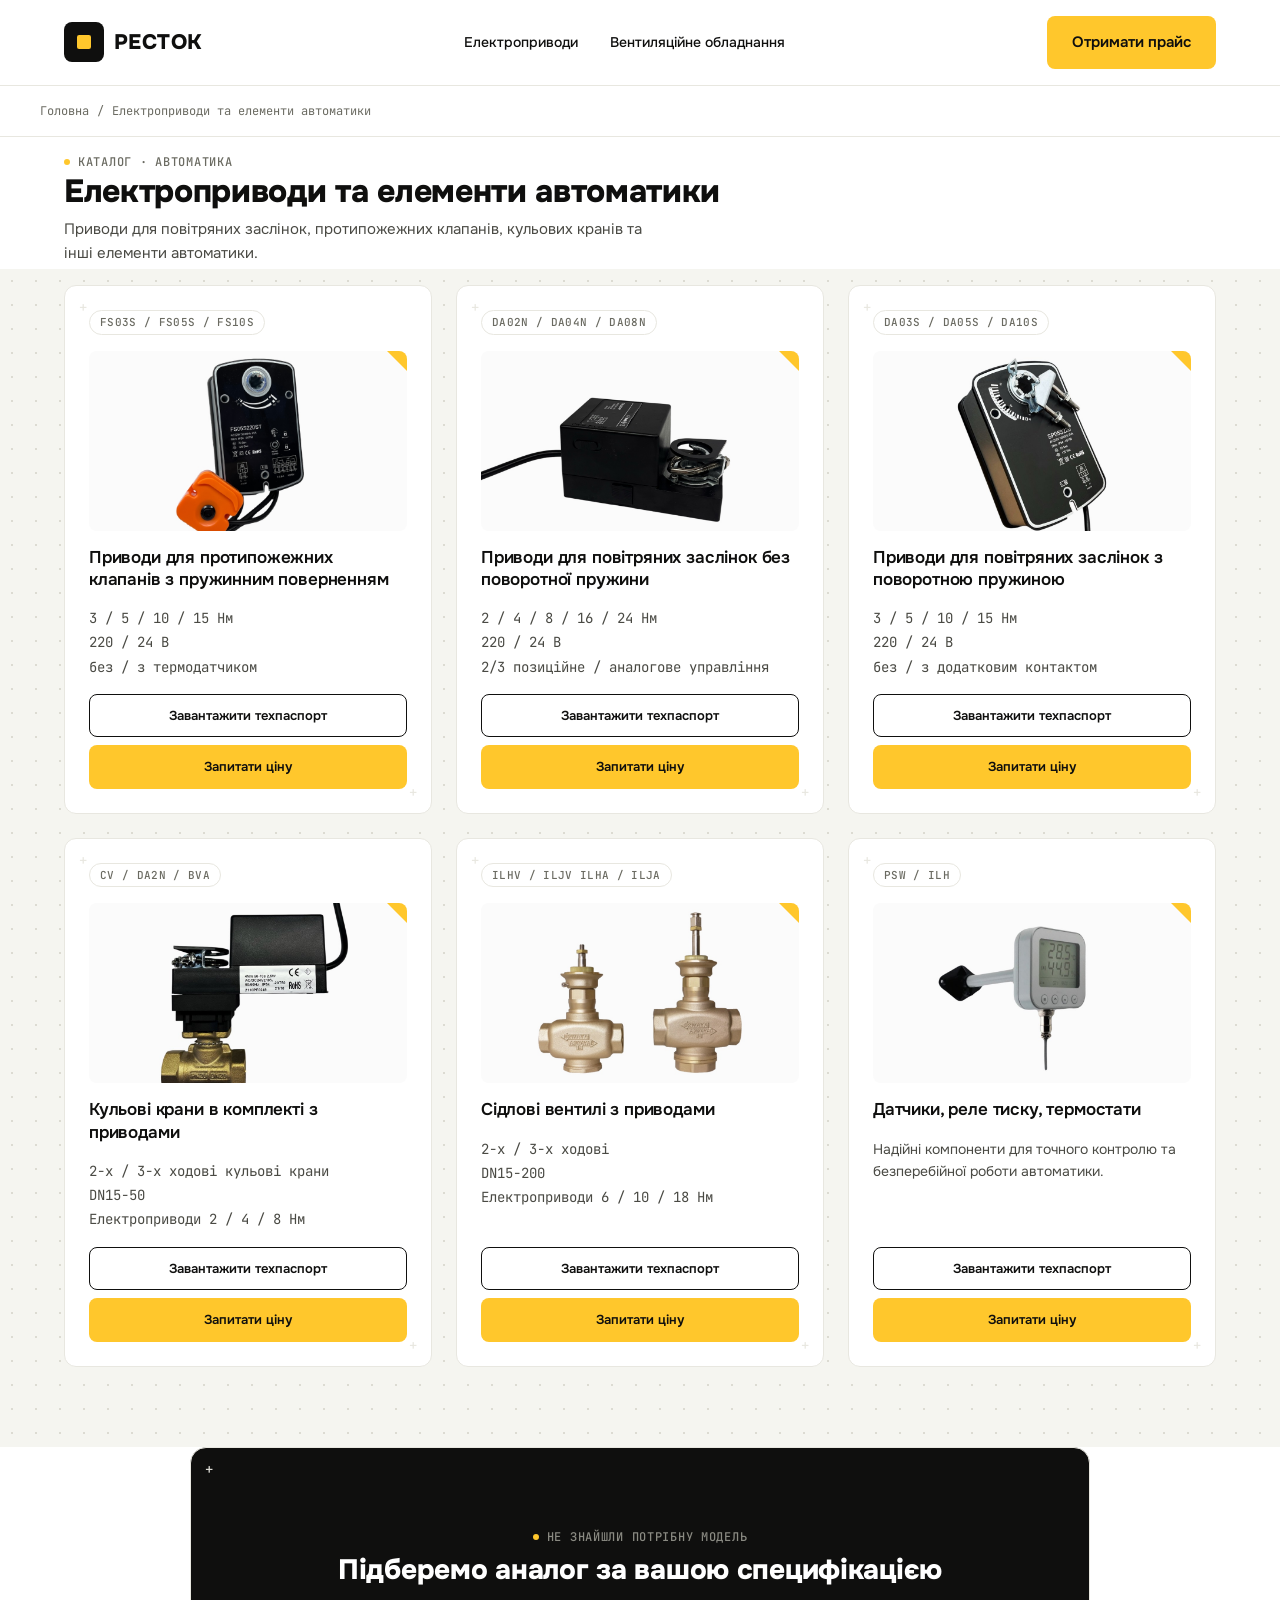
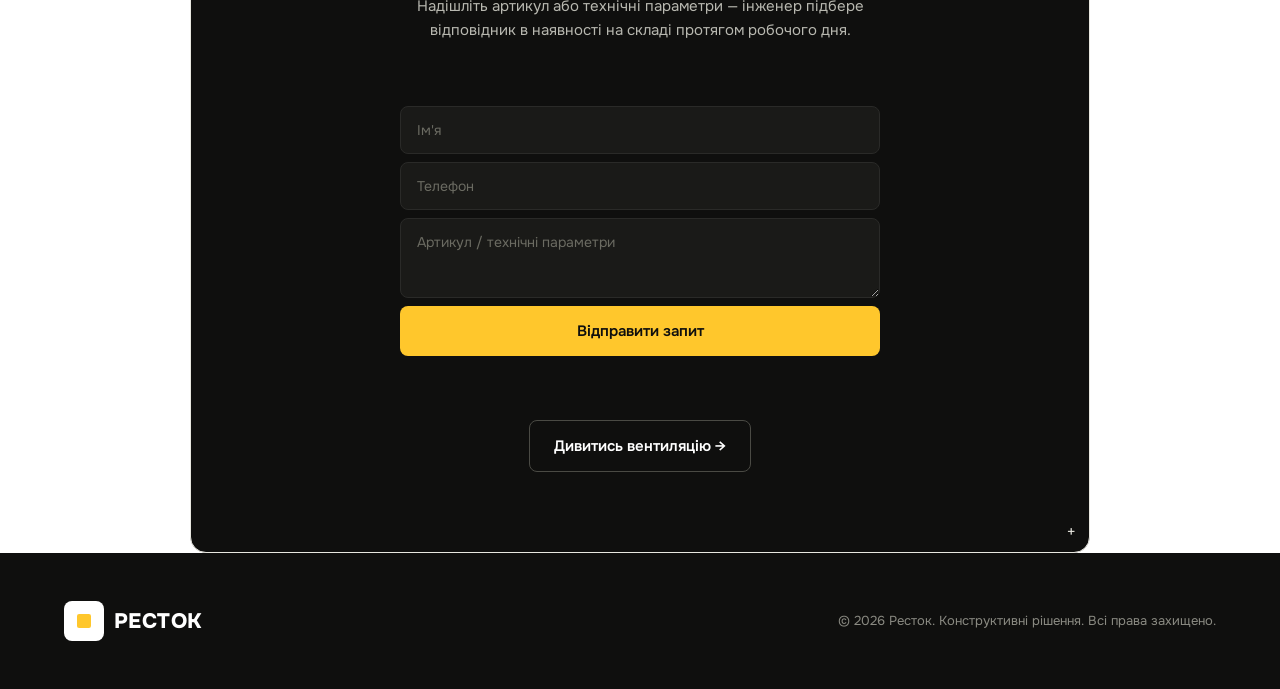
==== commit 42c871f8: "Другий раунд правок: спец-текст під карткою, повні фото ПВУ, дрібні тексти - Головна: новий текст he" ====
--- a/actuators.html
+++ b/actuators.html
@@ -150,13 +150,12 @@
       <div class="product-card corner-marks">
         <div class="product-tag">FS03S / FS05S / FS10S</div>
         <div class="product-media"><img src="images/actuator-fire-damper.jpg" alt="Привід для протипожежного клапана з пружинним поверненням" loading="lazy"></div>
-        <div class="spec-badges">
-          <span class="spec-badge">3 / 5 / 10 / 15 Нм</span>
-          <span class="spec-badge">220 / 24 В</span>
-          <span class="spec-badge">без / з термодатчиком</span>
-        </div>
         <h3>Приводи для протипожежних клапанів з пружинним поверненням</h3>
-        <p>Безкомпромісна надійність для систем димовидалення та вогнезахисту.</p>
+        <div class="spec-lines">
+          <p>3 / 5 / 10 / 15 Нм</p>
+          <p>220 / 24 В</p>
+          <p>без / з термодатчиком</p>
+        </div>
         <div class="product-actions">
           <a href="#" class="btn btn-outline">Завантажити техпаспорт</a>
           <a href="index.html#contact" class="btn btn-primary">Запитати ціну</a>
@@ -166,13 +165,12 @@
       <div class="product-card corner-marks">
         <div class="product-tag">DA02N / DA04N / DA08N</div>
         <div class="product-media"><img src="images/actuator-without-spring.jpg" alt="Привід для повітряної заслінки без поворотної пружини" loading="lazy"></div>
-        <div class="spec-badges">
-          <span class="spec-badge">2 / 4 / 8 / 16 / 24 Нм</span>
-          <span class="spec-badge">220 / 24 В</span>
-          <span class="spec-badge">2/3 позиційне / аналогове управління</span>
-        </div>
         <h3>Приводи для повітряних заслінок без поворотної пружини</h3>
-        <p>Базове рішення для стабільного та точного регулювання повітряних потоків.</p>
+        <div class="spec-lines">
+          <p>2 / 4 / 8 / 16 / 24 Нм</p>
+          <p>220 / 24 В</p>
+          <p>2/3 позиційне / аналогове управління</p>
+        </div>
         <div class="product-actions">
           <a href="#" class="btn btn-outline">Завантажити техпаспорт</a>
           <a href="index.html#contact" class="btn btn-primary">Запитати ціну</a>
@@ -182,13 +180,12 @@
       <div class="product-card corner-marks">
         <div class="product-tag">DA03S / DA05S / DA10S</div>
         <div class="product-media"><img src="images/z-pruzynoyu.jpeg" alt="Привід для повітряної заслінки з поворотною пружиною" loading="lazy"></div>
-        <div class="spec-badges">
-          <span class="spec-badge">3 / 5 / 10 / 15 Нм</span>
-          <span class="spec-badge">220 / 24 В</span>
-          <span class="spec-badge">без / з додатковим контактом</span>
-        </div>
         <h3>Приводи для повітряних заслінок з поворотною пружиною</h3>
-        <p>Автоматичне повернення заслінки в нульове положення при аварії.</p>
+        <div class="spec-lines">
+          <p>3 / 5 / 10 / 15 Нм</p>
+          <p>220 / 24 В</p>
+          <p>без / з додатковим контактом</p>
+        </div>
         <div class="product-actions">
           <a href="#" class="btn btn-outline">Завантажити техпаспорт</a>
           <a href="index.html#contact" class="btn btn-primary">Запитати ціну</a>
@@ -198,13 +195,12 @@
       <div class="product-card corner-marks">
         <div class="product-tag">CV / DA2N / BVA</div>
         <div class="product-media"><img src="images/kulovi-krany.jpeg" alt="Кульові крани в комплекті з електроприводами" loading="lazy"></div>
-        <div class="spec-badges">
-          <span class="spec-badge">2-х / 3-х ходові кульові крани</span>
-          <span class="spec-badge">DN15-50</span>
-          <span class="spec-badge">Електроприводи 2 / 4 / 8 Нм</span>
-        </div>
         <h3>Кульові крани в комплекті з приводами</h3>
-        <p>Готові компактні вузли для систем водопостачання та опалення.</p>
+        <div class="spec-lines">
+          <p>2-х / 3-х ходові кульові крани</p>
+          <p>DN15-50</p>
+          <p>Електроприводи 2 / 4 / 8 Нм</p>
+        </div>
         <div class="product-actions">
           <a href="#" class="btn btn-outline">Завантажити техпаспорт</a>
           <a href="index.html#contact" class="btn btn-primary">Запитати ціну</a>
@@ -214,13 +210,12 @@
       <div class="product-card corner-marks">
         <div class="product-tag">ILHV / ILJV ILHA / ILJA</div>
         <div class="product-media"><img src="images/globe-valves.jpg" alt="Сідлові вентилі з електроприводами" loading="lazy"></div>
-        <div class="spec-badges">
-          <span class="spec-badge">2-х / 3-х ходові</span>
-          <span class="spec-badge">DN15-200</span>
-          <span class="spec-badge">Електроприводи 6 / 10 / 18 Нм</span>
-        </div>
         <h3>Сідлові вентилі з приводами</h3>
-        <p>Точне регулювання потоку теплоносія для навантажених систем. 2- та 3-ходові виконання.</p>
+        <div class="spec-lines">
+          <p>2-х / 3-х ходові</p>
+          <p>DN15-200</p>
+          <p>Електроприводи 6 / 10 / 18 Нм</p>
+        </div>
         <div class="product-actions">
           <a href="#" class="btn btn-outline">Завантажити техпаспорт</a>
           <a href="index.html#contact" class="btn btn-primary">Запитати ціну</a>
--- a/style.css
+++ b/style.css
@@ -182,7 +182,10 @@
     width:100%; height:100%; object-fit:cover; display:block;
   }
   .cat-media--contain img{ object-fit:contain; }
+  .product-media--contain img{ object-fit:contain; }
   .spec-badges{display:flex; flex-wrap:wrap; gap:6px;}
+  .spec-lines{display:flex; flex-direction:column; gap:2px;}
+  .spec-lines p{margin:0; font-family:'JetBrains Mono', monospace; font-size:13px; color:var(--text-secondary);}
   .spec-badge{
     font-family:'JetBrains Mono', monospace; font-size:11px; font-weight:500;
     color:var(--text-secondary); background:var(--section-gray);
@@ -520,6 +523,7 @@
   .product-card p{font-size:14px;}
   .product-actions{display:flex; flex-direction:column; gap:8px; margin-top:auto;}
   .product-actions .btn{width:100%; padding:11px 16px; font-size:13px; box-sizing:border-box;}
+  .product-actions--single{margin-bottom:25px;}
 
   .page-cta{
     border:0.5px solid var(--divider); border-radius:var(--radius-banner);
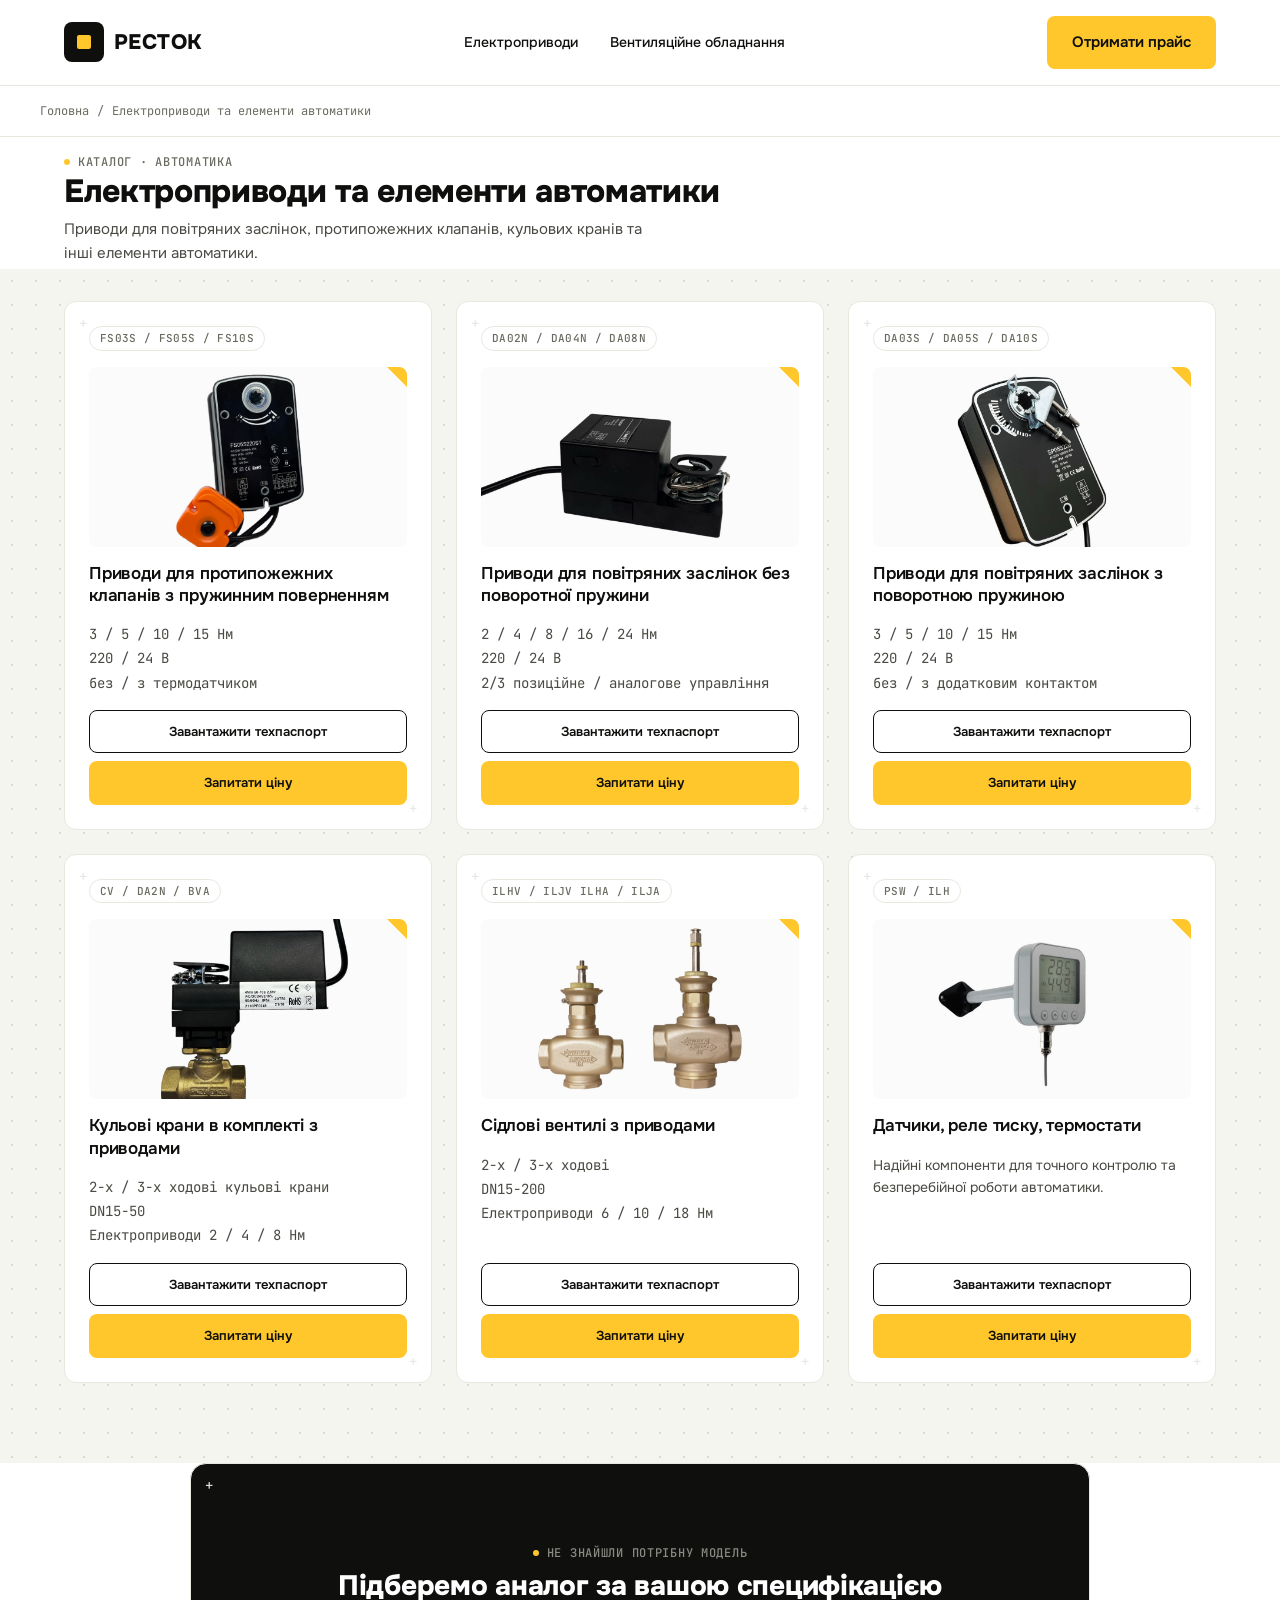
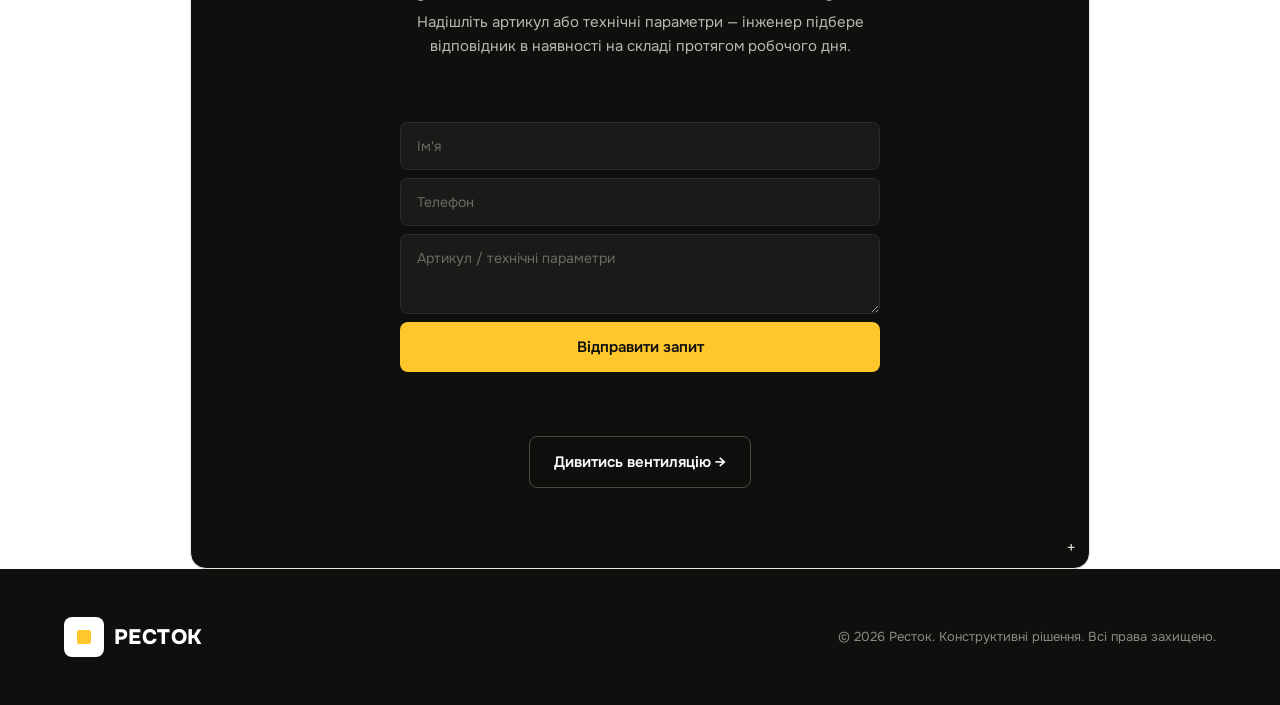
==== commit 05c95dd7: "Підключити техпаспорти (PDF) до кнопок завантаження на картках товарів" ====
--- a/actuators.html
+++ b/actuators.html
@@ -122,7 +122,7 @@
       </ul>
     </nav>
     <div class="header-cta">
-      <a href="index.html#contact" class="btn btn-primary">Отримати прайс</a>
+      <a href="#actuators-lead" class="btn btn-primary">Отримати прайс</a>
     </div>
   </div>
 </header>
@@ -157,8 +157,8 @@
           <p>без / з термодатчиком</p>
         </div>
         <div class="product-actions">
-          <a href="#" class="btn btn-outline">Завантажити техпаспорт</a>
-          <a href="index.html#contact" class="btn btn-primary">Запитати ціну</a>
+          <a href="files/actuator-fire-damper.pdf" class="btn btn-outline" target="_blank" rel="noopener">Завантажити техпаспорт</a>
+          <a href="#actuators-lead" class="btn btn-primary">Запитати ціну</a>
         </div>
       </div>
 
@@ -172,8 +172,8 @@
           <p>2/3 позиційне / аналогове управління</p>
         </div>
         <div class="product-actions">
-          <a href="#" class="btn btn-outline">Завантажити техпаспорт</a>
-          <a href="index.html#contact" class="btn btn-primary">Запитати ціну</a>
+          <a href="files/actuator-without-spring.pdf" class="btn btn-outline" target="_blank" rel="noopener">Завантажити техпаспорт</a>
+          <a href="#actuators-lead" class="btn btn-primary">Запитати ціну</a>
         </div>
       </div>
 
@@ -187,8 +187,8 @@
           <p>без / з додатковим контактом</p>
         </div>
         <div class="product-actions">
-          <a href="#" class="btn btn-outline">Завантажити техпаспорт</a>
-          <a href="index.html#contact" class="btn btn-primary">Запитати ціну</a>
+          <a href="files/actuator-with-spring.pdf" class="btn btn-outline" target="_blank" rel="noopener">Завантажити техпаспорт</a>
+          <a href="#actuators-lead" class="btn btn-primary">Запитати ціну</a>
         </div>
       </div>
 
@@ -202,8 +202,8 @@
           <p>Електроприводи 2 / 4 / 8 Нм</p>
         </div>
         <div class="product-actions">
-          <a href="#" class="btn btn-outline">Завантажити техпаспорт</a>
-          <a href="index.html#contact" class="btn btn-primary">Запитати ціну</a>
+          <a href="files/ball-valves.pdf" class="btn btn-outline" target="_blank" rel="noopener">Завантажити техпаспорт</a>
+          <a href="#actuators-lead" class="btn btn-primary">Запитати ціну</a>
         </div>
       </div>
 
@@ -217,8 +217,8 @@
           <p>Електроприводи 6 / 10 / 18 Нм</p>
         </div>
         <div class="product-actions">
-          <a href="#" class="btn btn-outline">Завантажити техпаспорт</a>
-          <a href="index.html#contact" class="btn btn-primary">Запитати ціну</a>
+          <a href="files/globe-valves.pdf" class="btn btn-outline" target="_blank" rel="noopener">Завантажити техпаспорт</a>
+          <a href="#actuators-lead" class="btn btn-primary">Запитати ціну</a>
         </div>
       </div>
 
@@ -228,8 +228,8 @@
         <h3>Датчики, реле тиску, термостати</h3>
         <p>Надійні компоненти для точного контролю та безперебійної роботи автоматики.</p>
         <div class="product-actions">
-          <a href="#" class="btn btn-outline">Завантажити техпаспорт</a>
-          <a href="index.html#contact" class="btn btn-primary">Запитати ціну</a>
+          <a href="files/sensors-relays.pdf" class="btn btn-outline" target="_blank" rel="noopener">Завантажити техпаспорт</a>
+          <a href="#actuators-lead" class="btn btn-primary">Запитати ціну</a>
         </div>
       </div>
 
@@ -237,7 +237,7 @@
   </div>
 </section>
 
-<section class="bg-white" style="padding-top:0;">
+<section class="bg-white" style="padding-top:0;" id="actuators-lead">
   <div class="container">
     <div class="lead-card corner-marks reveal" style="max-width:900px; margin:0 auto; grid-template-columns:1fr;">
       <div style="text-align:center; margin-bottom:var(--md);">
--- a/style.css
+++ b/style.css
@@ -162,17 +162,21 @@
   .section-head{margin-bottom:var(--xl); max-width:620px;}
   .section-head .eyebrow{margin-bottom:var(--sm);}
   .cat-grid{display:grid; grid-template-columns:1fr 1fr; gap:var(--lg);}
+  /* Вся картка категорії — це одне посилання (клікабельна повністю).
+     Без transform на hover, щоб курсор не мерехтів і клік був стабільним. */
   .cat-card{
     border:0.5px solid var(--divider);
     border-radius:var(--radius-card);
     padding:var(--lg);
     background:var(--white);
     display:flex; flex-direction:column; gap:var(--md);
-    transition:transform 0.2s ease, border-color 0.2s ease;
-  }
-  .cat-card:hover{transform:translateY(-4px); border-color:var(--black);}
+    text-decoration:none; color:inherit;
+    transition:border-color 0.2s ease, box-shadow 0.2s ease;
+  }
+  .cat-card:hover{ border-color:var(--black); box-shadow:0 6px 20px rgba(15,15,14,0.07); }
+  .cat-card .btn-block{ margin-top:auto; }
   .cat-media{
-    height:220px; border-radius:var(--radius-md);
+    aspect-ratio:4/3; border-radius:var(--radius-md);
     background:var(--section-gray);
     display:flex; align-items:center; justify-content:center;
     color:var(--text-muted); font-size:13px;
@@ -182,7 +186,6 @@
     width:100%; height:100%; object-fit:cover; display:block;
   }
   .cat-media--contain img{ object-fit:contain; }
-  .product-media--contain img{ object-fit:contain; }
   .spec-badges{display:flex; flex-wrap:wrap; gap:6px;}
   .spec-lines{display:flex; flex-direction:column; gap:2px;}
   .spec-lines p{margin:0; font-family:'JetBrains Mono', monospace; font-size:13px; color:var(--text-secondary);}
@@ -231,14 +234,13 @@
   .video-item .frame{
     aspect-ratio:16/9; border-radius:var(--radius-md);
     background:var(--black);
-    display:flex; align-items:center; justify-content:center;
-    color:var(--yellow); font-size:24px; margin-bottom:var(--sm);
-    cursor:pointer;
-    transition:transform 0.2s ease;
-  }
-  .video-item:hover .frame{transform:scale(1.03);}
-  .video-item .frame span{display:inline-block; transition:transform 0.2s ease;}
-  .video-item:hover .frame span{transform:scale(1.2);}
+    position:relative; overflow:hidden;
+    margin-bottom:var(--sm);
+  }
+  .video-item .frame iframe{
+    position:absolute; inset:0;
+    width:100%; height:100%; border:0; display:block;
+  }
   .video-item h4{font-size:14px; font-weight:600; margin-bottom:4px;}
   .video-item p{font-size:13px;}
 
@@ -339,16 +341,19 @@
   }
   .stats > div:first-child::before{display:none;}
 
-  /* Вертикальна бічна мітка на hero-картці */
+  /* Вертикальна бічна мітка на hero-картці. Через writing-mode текст
+     центрується по висоті картки й не залазить у чорну смугу зверху,
+     незалежно від довжини напису. */
   .side-tag{
-    position:absolute; top:50%; left:-40px;
-    transform:translateY(-50%) rotate(-90deg);
-    transform-origin:left center;
+    position:absolute; left:-40px; top:0; bottom:0;
+    display:flex; align-items:center;
+    writing-mode:vertical-rl; transform:rotate(180deg);
     font-family:'JetBrains Mono', monospace;
     font-size:11px; letter-spacing:0.12em;
     text-transform:uppercase;
     color:var(--text-muted);
     white-space:nowrap;
+    pointer-events:none;
   }
 
   /* Технічна "лінійка"-смуга під хедером із номерами моделей */
@@ -489,7 +494,7 @@
 
   .product-grid{
     display:grid; grid-template-columns:repeat(3, 1fr); gap:var(--lg);
-    padding:var(--md) 0 var(--xxl);
+    padding:2rem 0 var(--xxl);
   }
   .product-card{
     border:0.5px solid var(--divider); border-radius:var(--radius-card);
@@ -513,6 +518,11 @@
     border-style:solid; border-width:0 20px 20px 0;
     border-color:transparent var(--yellow) transparent transparent;
   }
+  /* Вентустановки: показуємо фото повністю на всю ширину без обрізки та без
+     сірих полів з боків — рамка підлаштовує висоту під природну пропорцію фото.
+     Правило має бути ПІСЛЯ .product-media, щоб перекрити фіксовану height:180px. */
+  .product-media--contain{ height:auto; background:transparent; }
+  .product-media--contain img{ height:auto; object-fit:contain; }
   .product-tag{
     align-self:flex-start;
     font-family:'JetBrains Mono', monospace; font-size:11px; font-weight:500;
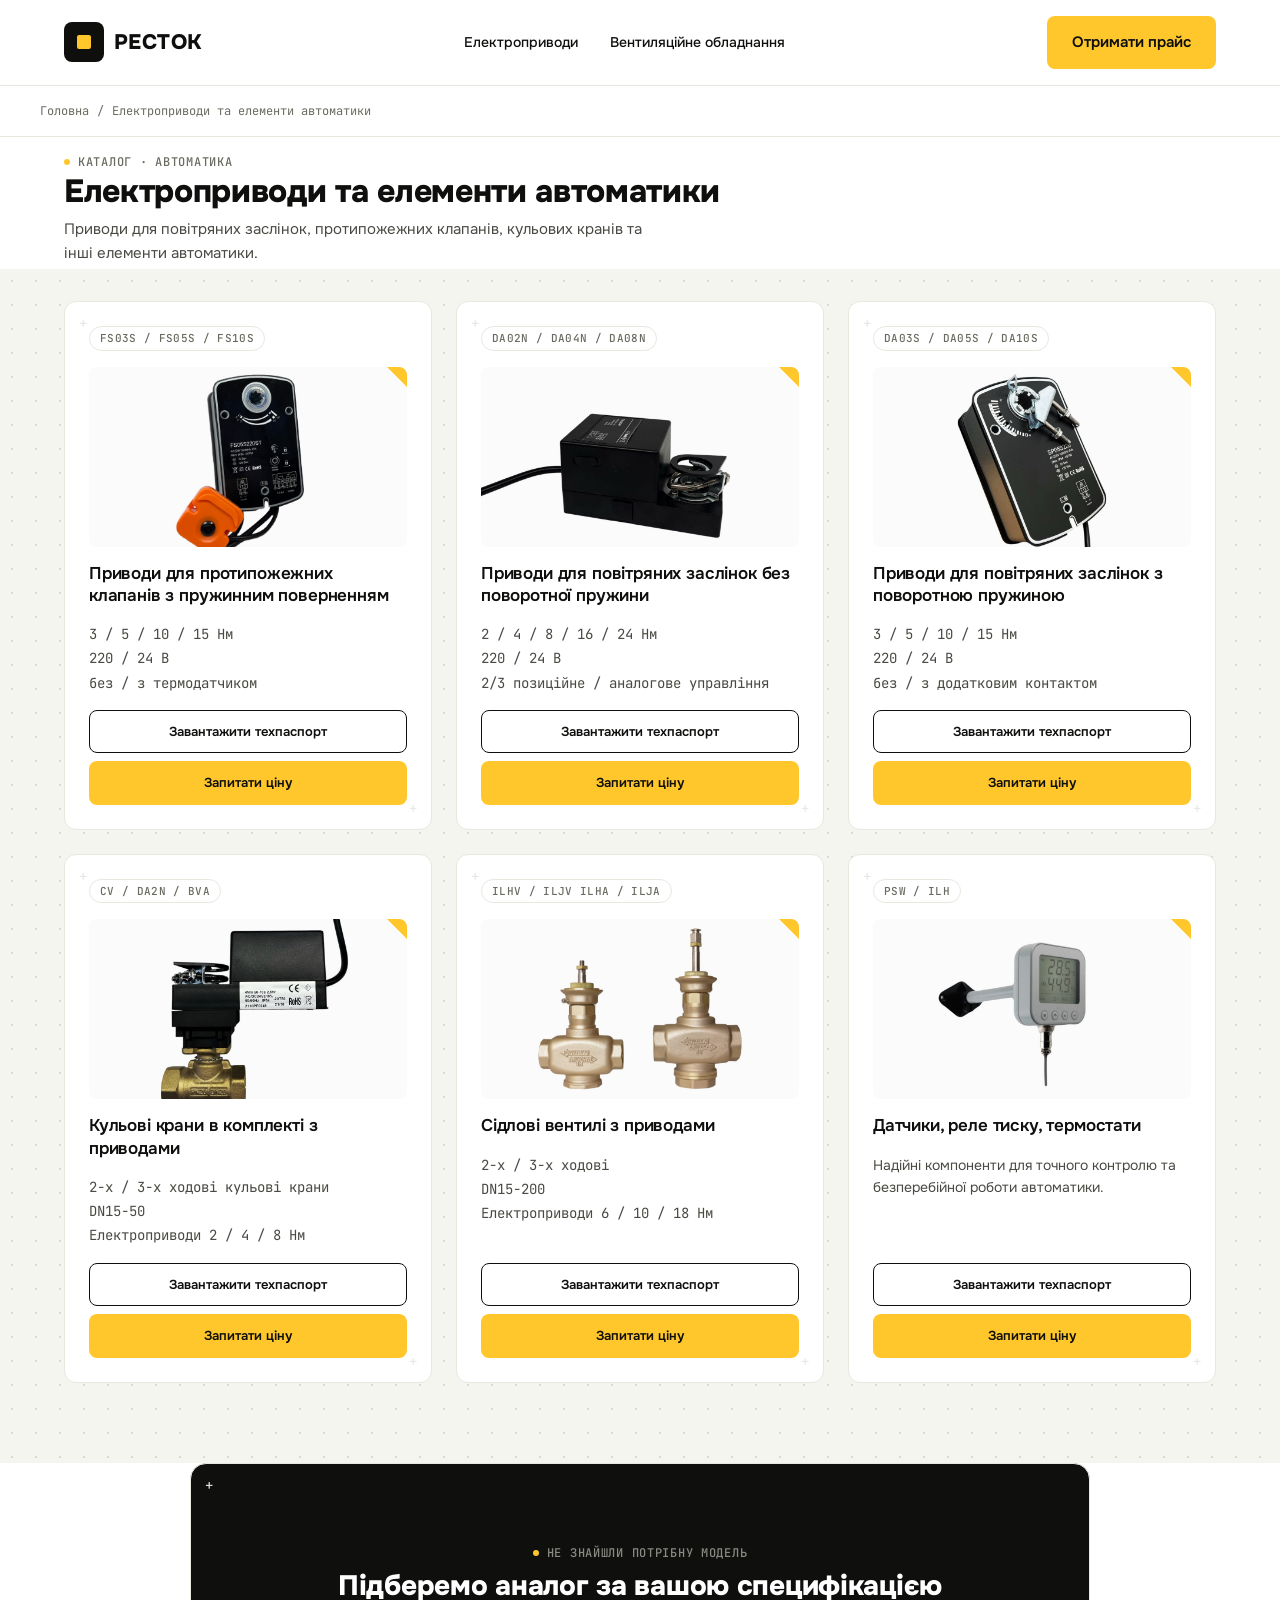
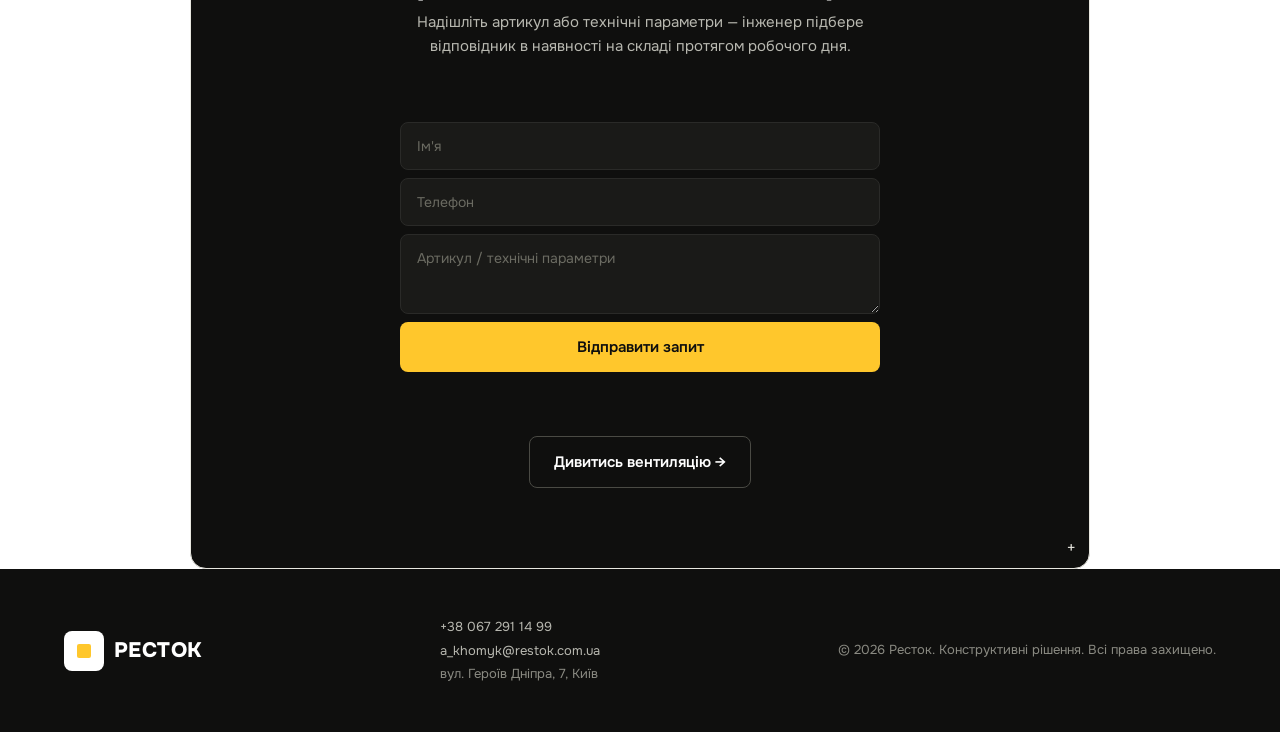
==== commit 66947b81: "Додати реальні контакти: структуровані дані (LocalBusiness), футер, llms.txt" ====
--- a/actuators.html
+++ b/actuators.html
@@ -5,20 +5,20 @@
 <meta name="viewport" content="width=device-width, initial-scale=1.0">
 <title>Електроприводи та елементи автоматики — Ресток</title>
 <meta name="description" content="Каталог електроприводів HVAC: приводи повітряних заслінок, протипожежних клапанів, кульові крани та сідлові вентилі з приводами, датчики тиску. Складська наявність в Україні.">
-<link rel="canonical" href="https://restok.ua/actuators.html">
+<link rel="canonical" href="https://restok.online/actuators.html">
 
 <meta property="og:type" content="website">
 <meta property="og:site_name" content="Ресток">
 <meta property="og:title" content="Електроприводи та елементи автоматики — Ресток">
 <meta property="og:description" content="Каталог електроприводів HVAC: заслінки, протипожежні клапани, кульові крани, сідлові вентилі, датчики тиску.">
-<meta property="og:url" content="https://restok.ua/actuators.html">
+<meta property="og:url" content="https://restok.online/actuators.html">
 <meta property="og:locale" content="uk_UA">
-<meta property="og:image" content="https://restok.ua/og-image.jpg">
+<meta property="og:image" content="https://restok.online/og-image.jpg">
 
 <meta name="twitter:card" content="summary_large_image">
 <meta name="twitter:title" content="Електроприводи та елементи автоматики — Ресток">
 <meta name="twitter:description" content="Каталог електроприводів HVAC: заслінки, протипожежні клапани, кульові крани, сідлові вентилі, датчики тиску.">
-<meta name="twitter:image" content="https://restok.ua/og-image.jpg">
+<meta name="twitter:image" content="https://restok.online/og-image.jpg">
 
 <link rel="preconnect" href="https://fonts.googleapis.com">
 <link rel="preconnect" href="https://fonts.gstatic.com" crossorigin>
@@ -31,8 +31,8 @@
   "@context": "https://schema.org",
   "@type": "BreadcrumbList",
   "itemListElement": [
-    { "@type": "ListItem", "position": 1, "name": "Головна", "item": "https://restok.ua/" },
-    { "@type": "ListItem", "position": 2, "name": "Електроприводи та елементи автоматики", "item": "https://restok.ua/actuators.html" }
+    { "@type": "ListItem", "position": 1, "name": "Головна", "item": "https://restok.online/" },
+    { "@type": "ListItem", "position": 2, "name": "Електроприводи та елементи автоматики", "item": "https://restok.online/actuators.html" }
   ]
 }
 </script>
@@ -265,6 +265,11 @@
       <div class="logo-mark" style="background:var(--white);"><span style="background:var(--yellow);"></span></div>
       <div class="logo-word" style="color:var(--white);">РЕСТОК</div>
     </a>
+    <div class="footer-contacts">
+      <a href="tel:+380672911499">+38 067 291 14 99</a>
+      <a href="mailto:a_khomyk@restok.com.ua">a_khomyk@restok.com.ua</a>
+      <span>вул. Героїв Дніпра, 7, Київ</span>
+    </div>
     <p>© 2026 Ресток. Конструктивні рішення. Всі права захищено.</p>
   </div>
 </footer>
--- a/style.css
+++ b/style.css
@@ -268,6 +268,10 @@
   footer{padding:var(--xl) 0; background:var(--black); color:#B8B8B0;}
   .footer-inner{display:flex; justify-content:space-between; align-items:center; flex-wrap:wrap; gap:var(--md);}
   .footer-inner p{color:#8A8A82; font-size:13px;}
+  .footer-contacts{display:flex; flex-direction:column; gap:4px; font-size:13px;}
+  .footer-contacts a, .footer-contacts span{color:#B8B8B0; transition:color 0.15s ease;}
+  .footer-contacts a:hover{color:var(--yellow);}
+  .footer-contacts span{color:#8A8A82;}
 
   @media (max-width: 1023px){
     .cat-grid, .video-grid, .why-grid{grid-template-columns:repeat(2,1fr);}
